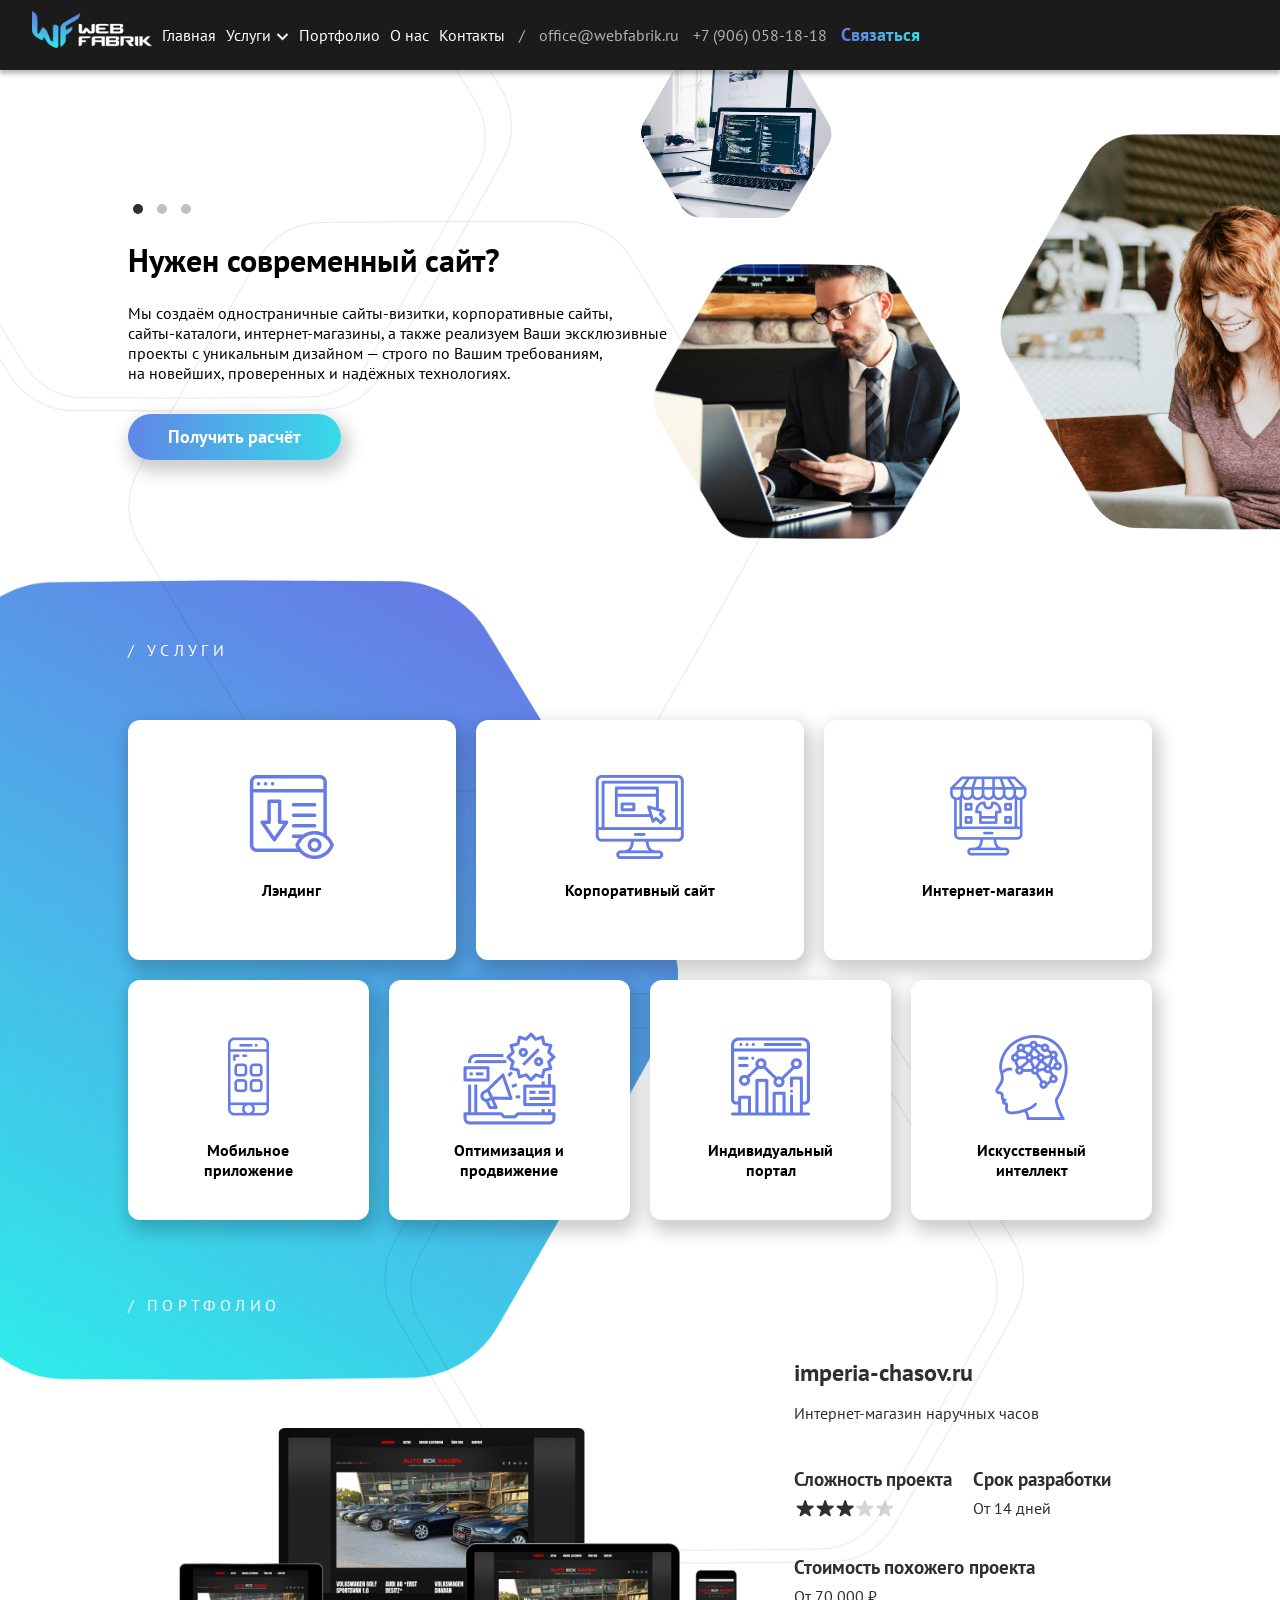
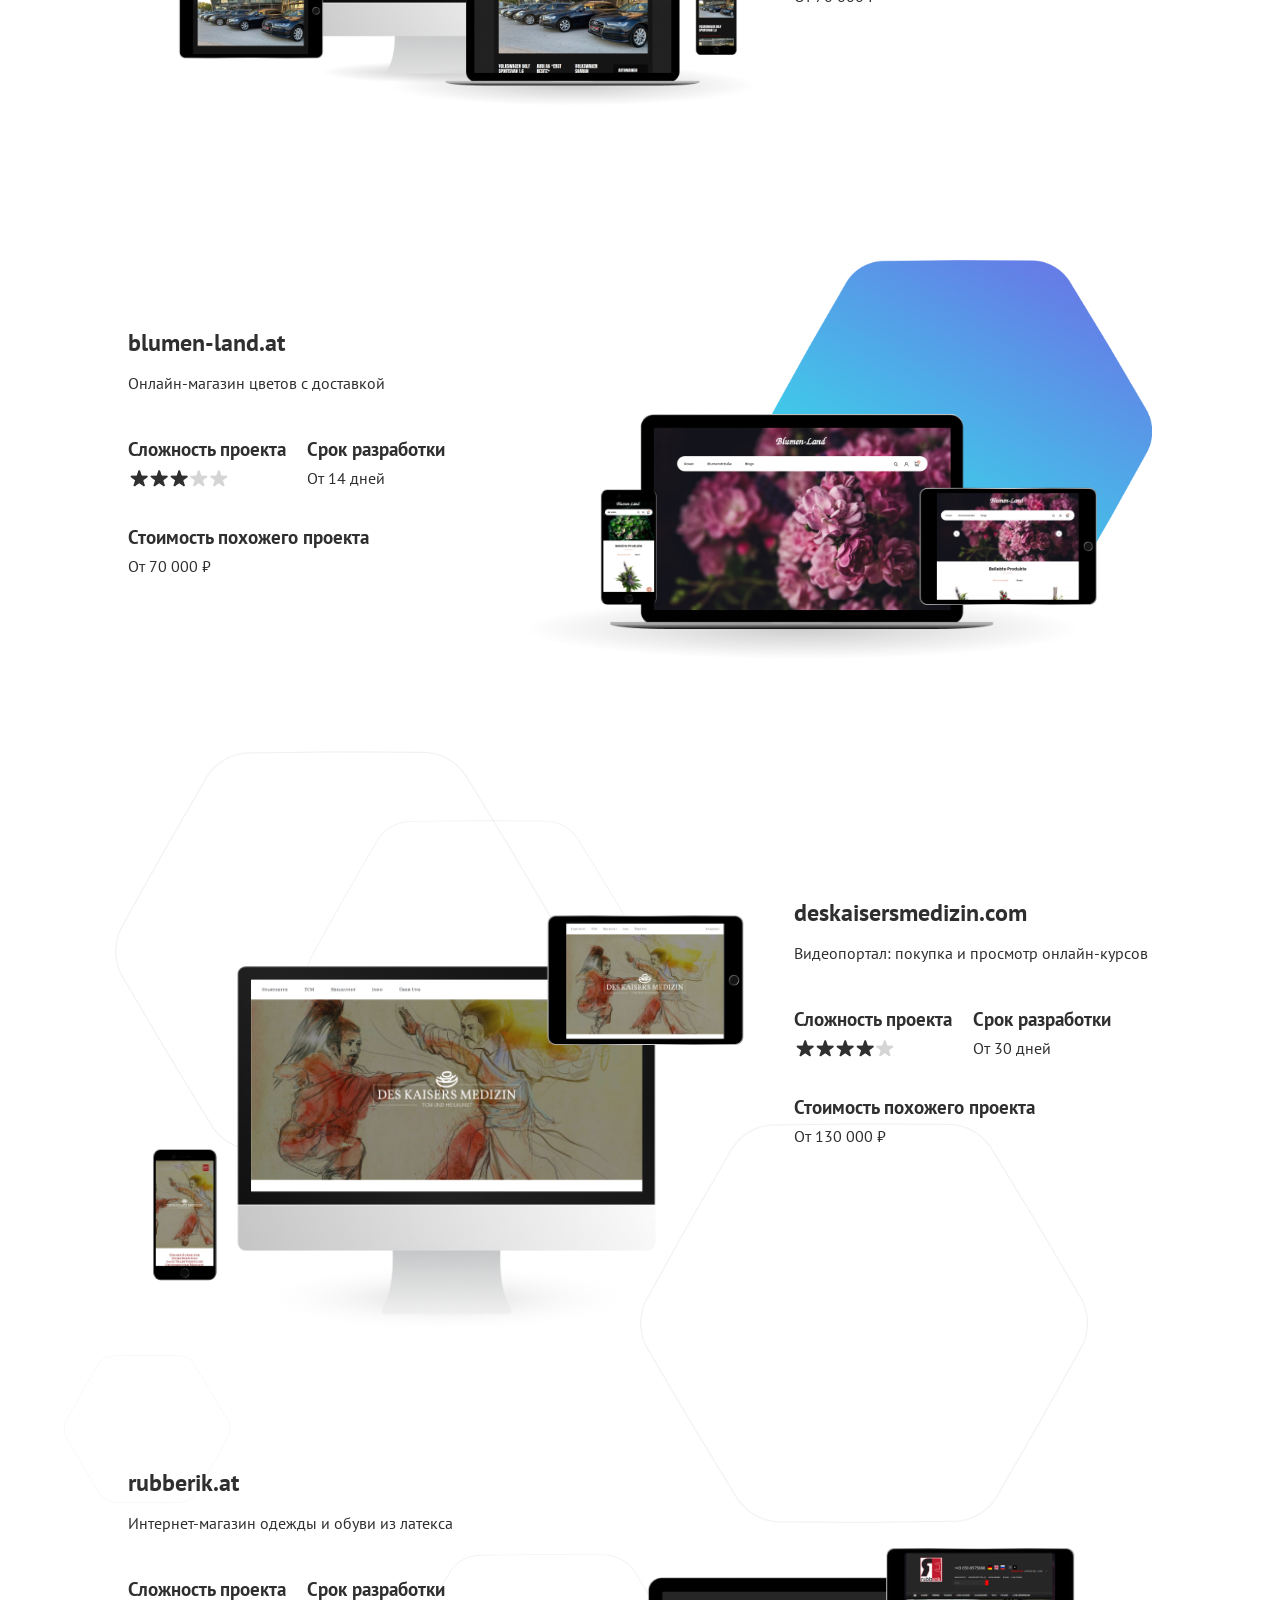
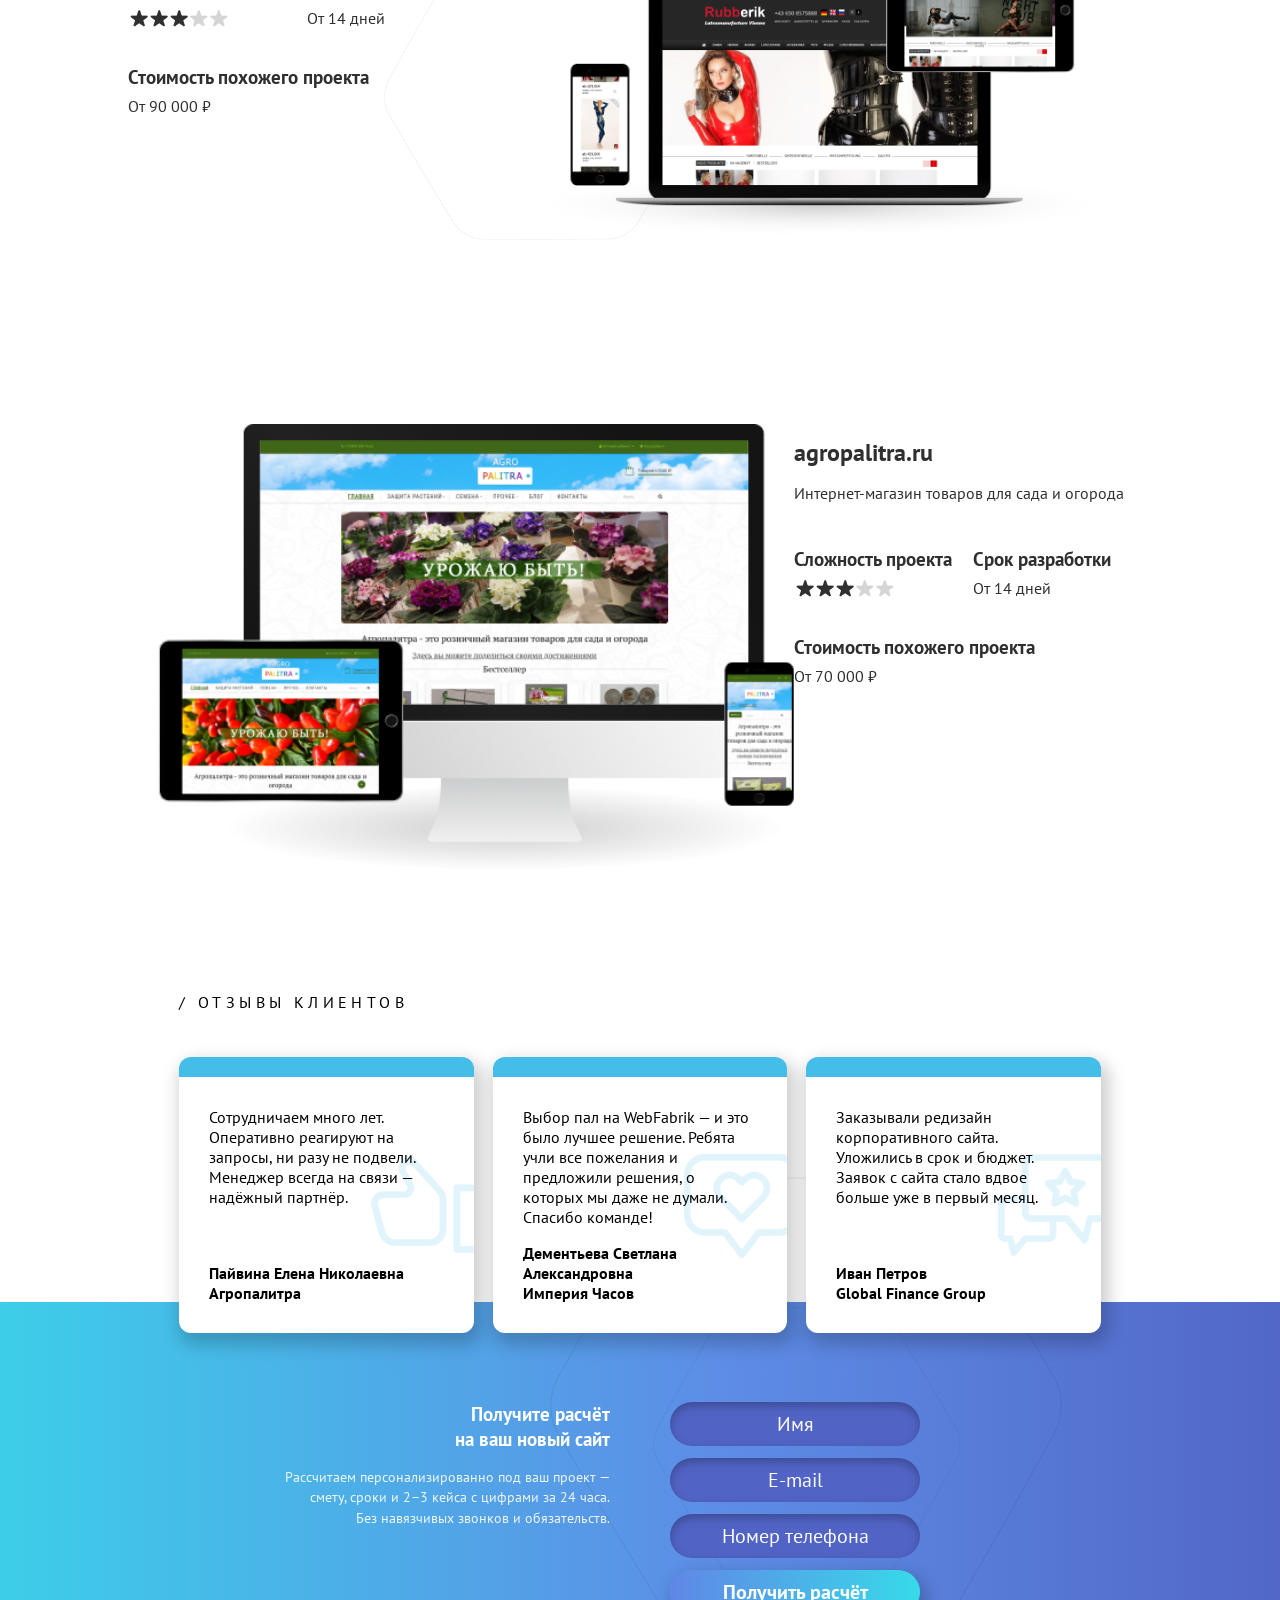
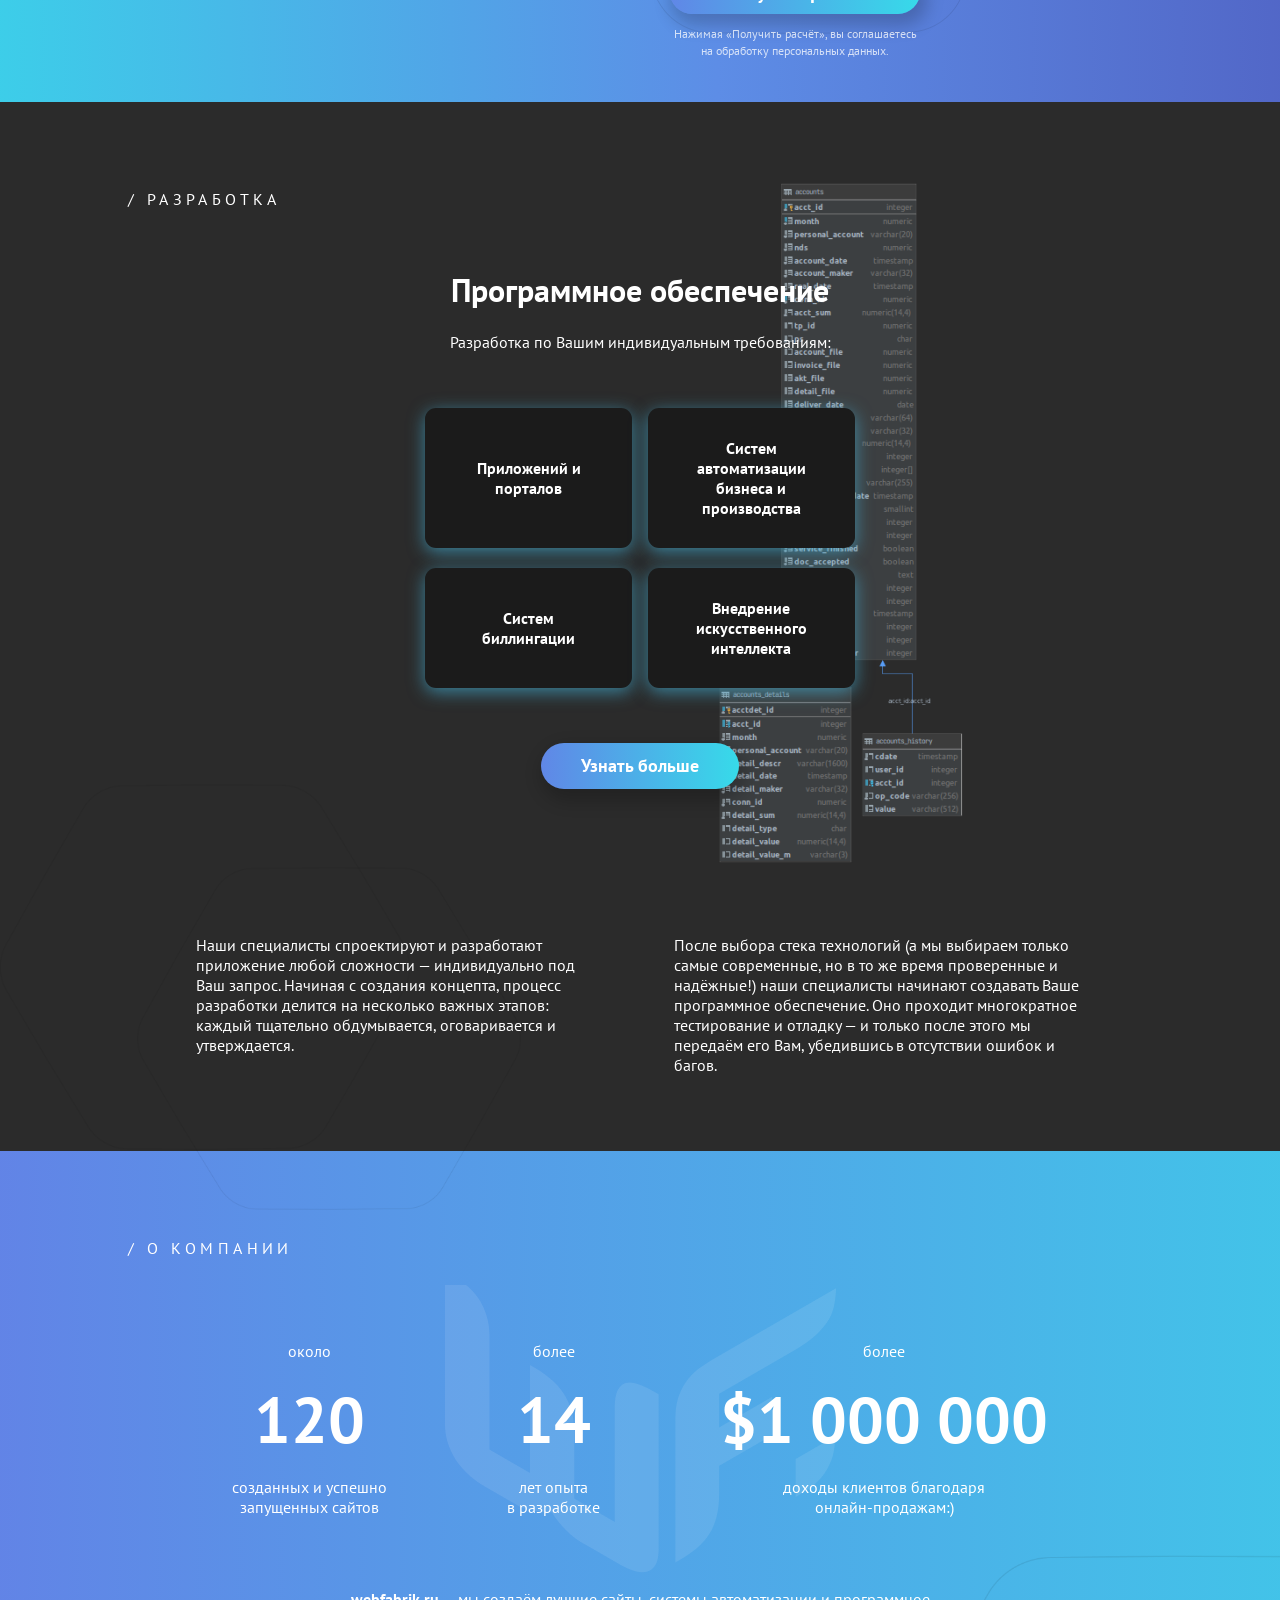
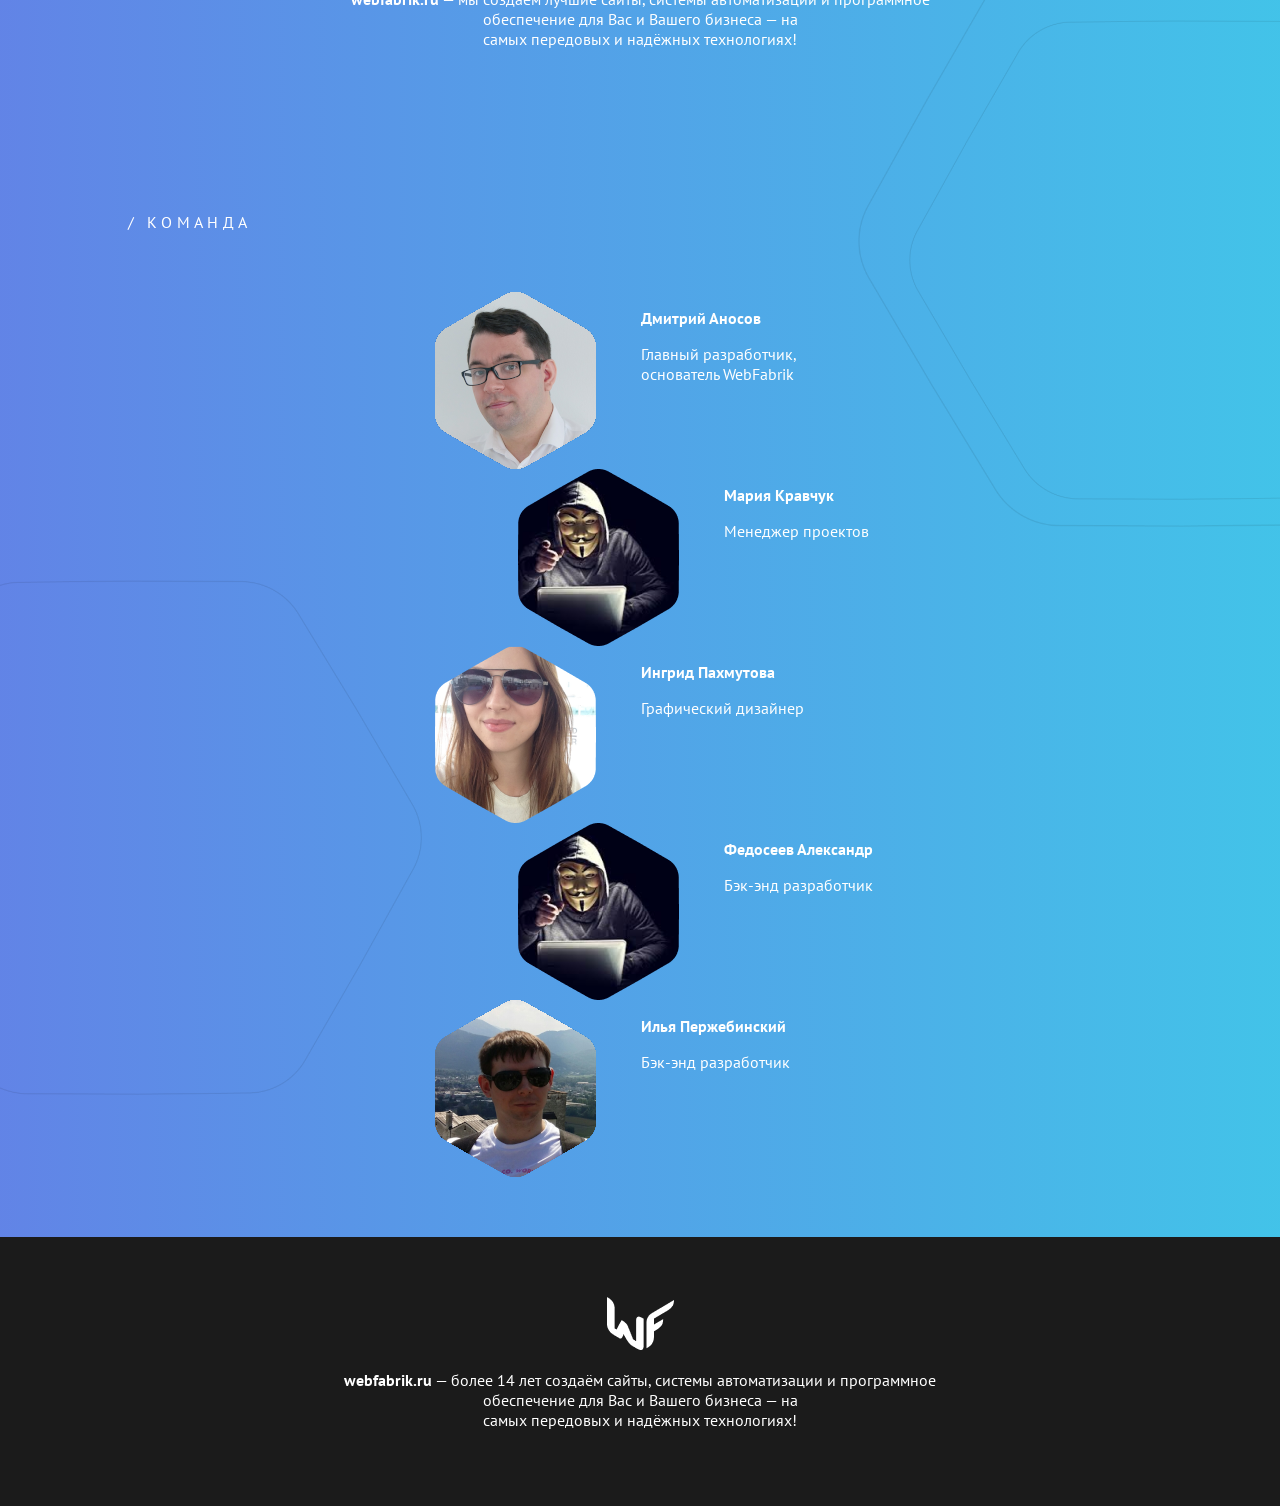
==== index.html @ e83fdf13 "Add files via upload" ====
<!DOCTYPE html>
<html lang="ru">
<head>
    <meta charset="utf-8">
    <meta name="viewport" content="width=device-width, initial-scale=1">
    <title>Webfabrik — сайты, интернет-магазины и приложения, которые приносят прибыль</title>

    <link rel="icon" type="image/x-icon" href="img/webfabrik_favicon.png">
    <link rel="stylesheet" type="text/css" href="css/style.css">

    <!-- Google Analytics 4 — замените G-XXXXXXXXXX на ваш Measurement ID -->
    <script async src="https://www.googletagmanager.com/gtag/js?id=G-XXXXXXXXXX"></script>
    <script>
        window.dataLayer = window.dataLayer || [];
        function gtag(){dataLayer.push(arguments);}
        gtag('js', new Date());
        gtag('config', 'G-XXXXXXXXXX');
    </script>
</head>
<body>
    <a href="#main" class="skip-link">Перейти к содержимому</a>

    <header>
        <div class="menu-wrapper">
            <button id="mobile-nav-trigger" type="button"
                    aria-label="Открыть меню" aria-expanded="false" aria-controls="main-menu">
                <span class="nav-line"></span>
                <span class="nav-line"></span>
                <span class="nav-line"></span>
            </button>

            <div class="logo">
                <a href="/"><img src="img/logo.png" alt="Webfabrik"></a>
            </div>

            <nav class="menu" id="main-menu" aria-label="Главное меню">
                <ul>
                    <li><a href="/">Главная</a></li>
                    <li>
                        <a href="services.html" class="arrow">Услуги</a>
                        <ul class="sub-menu">
                            <li><a href="landing.html">Лэндинг</a></li>
                            <li><a href="corporate.html">Корпоративный сайт</a></li>
                            <li><a href="online-shop.html">Интернет-магазин</a></li>
                            <li><a href="mobile-app.html">Мобильное приложение</a></li>
                            <li><a href="seo.html">Оптимизация и продвижение</a></li>
                            <li><a href="portal.html">Индивидуальный портал</a></li>
                            <li><a href="ai.html">Искусственный интеллект</a></li>
                        </ul>
                    </li>
                    <li><a href="portfolio.html">Портфолио</a></li>
                    <li><a href="about.html">О нас</a></li>
                    <li><a href="contacts.html">Контакты</a></li>
                </ul>
            </nav>

            <div class="contacts">
                <span>/</span>
                <span><a href="mailto:office@webfabrik.ru" class="email">office@webfabrik.ru</a></span>
                <span><a href="tel:+79060581818" class="tel">+7 (906) 058-18-18</a></span>
                <span><a href="contacts.html" class="contact-button">Связаться</a></span>
            </div>
        </div>
    </header>

    <main id="main">
        <h1 class="visually-hidden">
            Webfabrik — сайты, интернет-магазины и приложения, которые приносят прибыль
        </h1>

        <!-- =================== СЛАЙДЕР =================== -->
        <section class="slider" aria-label="Промо">
            <div class="honeycomb1" aria-hidden="true"></div>
            <div class="honeycomb2" aria-hidden="true"></div>
            <div class="honeycomb3" aria-hidden="true"></div>

            <div class="slider-info">
                <div class="dots" id="dots">
                    <button class="dot" id="dot1" type="button" aria-label="Слайд 1"></button>
                    <button class="dot" id="dot2" type="button" aria-label="Слайд 2"></button>
                    <button class="dot" id="dot3" type="button" aria-label="Слайд 3"></button>
                </div>

                <div class="slider-texts">
                    <div class="slider-text-block is-active">
                        <h2 class="slider-title">
                            Нужен современный сайт?
                        </h2>
                        <p class="slider-text">
                            Мы создаём одностраничные сайты-визитки, корпоративные сайты,<br>
                            сайты-каталоги, интернет-магазины, а также реализуем Ваши эксклюзивные<br>
                            проекты с уникальным дизайном — строго по Вашим требованиям,<br>
                            на новейших, проверенных и надёжных технологиях.
                        </p>
                    </div>

                    <div class="slider-text-block">
                        <h2 class="slider-title">
                            „Если Вашего бизнеса нет в Интернете,<br>
                            то Вас нет в бизнесе!“
                        </h2>
                        <p class="slider-text"><i>Билл Гейтс</i></p>
                    </div>

                    <div class="slider-text-block">
                        <h2 class="slider-title">
                            Разработка приложений на заказ
                        </h2>
                        <p class="slider-text">
                            Только у нас Вы сможете заказать профессиональную разработку приложений,<br>
                            порталов, чат-ботов, маркетплейсов, систем управления и автоматизации,<br>
                            программного обеспечения по Вашему уникальному проекту — и даже<br>
                            искусственного интеллекта.
                        </p>
                    </div>
                </div>

                <a href="#apply" class="order">Получить расчёт</a>
            </div>

            <div class="slides">
                <img src="img/slide1.png" id="slide1" class="slide1" alt="">
                <img src="img/slide2.png" id="slide2" class="slide2" alt="" loading="lazy">
                <img src="img/slide3.png" id="slide3" class="slide3" alt="" loading="lazy">
            </div>
        </section>

        <!-- =================== УСЛУГИ =================== -->
        <section class="services" aria-labelledby="services-title">
            <div class="bg-star1" aria-hidden="true"></div>
            <div class="honeycomb4" aria-hidden="true"></div>
            <div class="honeycomb5" aria-hidden="true"></div>

            <div class="page-content">
                <h2 class="title white" id="services-title">/ Услуги</h2>

                <div class="services-wrapper">
                    <a href="landing.html"     class="service-big landing"><h3>Лэндинг</h3></a>
                    <a href="corporate.html"   class="service-big corporate"><h3>Корпоративный сайт</h3></a>
                    <a href="online-shop.html" class="service-big online-shop"><h3>Интернет-магазин</h3></a>

                    <a href="mobile-app.html" class="service-small mobile-app"><h3>Мобильное<br>приложение</h3></a>
                    <a href="seo.html"        class="service-small seo"><h3>Оптимизация и<br>продвижение</h3></a>
                    <a href="portal.html"     class="service-small portal"><h3>Индивидуальный<br>портал</h3></a>
                    <a href="ai.html"         class="service-small ai"><h3>Искусственный<br>интеллект</h3></a>
                </div>
            </div>
        </section>

        <!-- =================== ПОРТФОЛИО =================== -->
        <section class="portfolio" aria-labelledby="portfolio-title">
            <div class="bg-star2" aria-hidden="true"></div>
            <div class="honeycomb6"  aria-hidden="true"></div>
            <div class="honeycomb7"  aria-hidden="true"></div>
            <div class="honeycomb8"  aria-hidden="true"></div>
            <div class="honeycomb9"  aria-hidden="true"></div>
            <div class="honeycomb10" aria-hidden="true"></div>

            <div class="page-content">
                <h2 class="title white" id="portfolio-title">/ Портфолио</h2>

                <div class="portfolio-item">
                    <div class="portfolio-image preysalexander"></div>
                    <div class="portfolio-desc">
                        <h3>imperia-chasov.ru</h3>
                        <p>Интернет-магазин наручных часов</p>
                        <div class="small-block">
                            <h4>Сложность проекта</h4>
                            <div class="stars">
                                <div class="active-star"></div>
                                <div class="active-star"></div>
                                <div class="active-star"></div>
                                <div class="inactive-star"></div>
                                <div class="inactive-star"></div>
                            </div>
                        </div>
                        <div class="small-block">
                            <h4>Срок разработки</h4>
                            <p>От 14 дней</p>
                        </div>
                        <div class="big-block">
                            <h4>Стоимость похожего проекта</h4>
                            <p>От 70 000 ₽</p>
                        </div>
                    </div>
                </div>

                <div class="portfolio-item">
                    <div class="portfolio-desc">
                        <h3>blumen-land.at</h3>
                        <p>Онлайн-магазин цветов с доставкой</p>
                        <div class="small-block">
                            <h4>Сложность проекта</h4>
                            <div class="stars">
                                <div class="active-star"></div>
                                <div class="active-star"></div>
                                <div class="active-star"></div>
                                <div class="inactive-star"></div>
                                <div class="inactive-star"></div>
                            </div>
                        </div>
                        <div class="small-block">
                            <h4>Срок разработки</h4>
                            <p>От 14 дней</p>
                        </div>
                        <div class="big-block">
                            <h4>Стоимость похожего проекта</h4>
                            <p>От 70 000 ₽</p>
                        </div>
                    </div>
                    <div class="portfolio-image blumen-land"></div>
                </div>

                <div class="portfolio-item">
                    <div class="portfolio-image deskaisersmedizin"></div>
                    <div class="portfolio-desc">
                        <h3>deskaisersmedizin.com</h3>
                        <p>Видеопортал: покупка и просмотр онлайн-курсов</p>
                        <div class="small-block">
                            <h4>Сложность проекта</h4>
                            <div class="stars">
                                <div class="active-star"></div>
                                <div class="active-star"></div>
                                <div class="active-star"></div>
                                <div class="active-star"></div>
                                <div class="inactive-star"></div>
                            </div>
                        </div>
                        <div class="small-block">
                            <h4>Срок разработки</h4>
                            <p>От 30 дней</p>
                        </div>
                        <div class="big-block">
                            <h4>Стоимость похожего проекта</h4>
                            <p>От 130 000 ₽</p>
                        </div>
                    </div>
                </div>

                <div class="portfolio-item">
                    <div class="portfolio-desc">
                        <h3>rubberik.at</h3>
                        <p>Интернет-магазин одежды и обуви из латекса</p>
                        <div class="small-block">
                            <h4>Сложность проекта</h4>
                            <div class="stars">
                                <div class="active-star"></div>
                                <div class="active-star"></div>
                                <div class="active-star"></div>
                                <div class="inactive-star"></div>
                                <div class="inactive-star"></div>
                            </div>
                        </div>
                        <div class="small-block">
                            <h4>Срок разработки</h4>
                            <p>От 14 дней</p>
                        </div>
                        <div class="big-block">
                            <h4>Стоимость похожего проекта</h4>
                            <p>От 90 000 ₽</p>
                        </div>
                    </div>
                    <div class="portfolio-image rubberik"></div>
                </div>

                <div class="portfolio-item">
                    <div class="portfolio-image agropalitra"></div>
                    <div class="portfolio-desc">
                        <h3>agropalitra.ru</h3>
                        <p>Интернет-магазин товаров для сада и огорода</p>
                        <div class="small-block">
                            <h4>Сложность проекта</h4>
                            <div class="stars">
                                <div class="active-star"></div>
                                <div class="active-star"></div>
                                <div class="active-star"></div>
                                <div class="inactive-star"></div>
                                <div class="inactive-star"></div>
                            </div>
                        </div>
                        <div class="small-block">
                            <h4>Срок разработки</h4>
                            <p>От 14 дней</p>
                        </div>
                        <div class="big-block">
                            <h4>Стоимость похожего проекта</h4>
                            <p>От 70 000 ₽</p>
                        </div>
                    </div>
                </div>
            </div>
        </section>

        <!-- =================== ОТЗЫВЫ =================== -->
        <section class="reviews" aria-labelledby="reviews-title">
            <div class="page-content">
                <h2 class="title black" id="reviews-title">/ Отзывы клиентов</h2>
                <div class="review-wrapper">
                    <div class="review">
                        <p>Сотрудничаем много лет. Оперативно реагируют на запросы, ни разу не подвели. Менеджер всегда на связи — надёжный партнёр.</p>
                        <div>
                            <p>Пайвина Елена Николаевна</p>
                            <p>Агропалитра</p>
                        </div>
                    </div>
                    <div class="review">
                        <p>Выбор пал на WebFabrik — и это было лучшее решение. Ребята учли все пожелания и предложили решения, о которых мы даже не думали. Спасибо команде!</p>
                        <div>
                            <p>Дементьева Светлана Александровна</p>
                            <p>Империя Часов</p>
                        </div>
                    </div>
                    <!-- TODO: заменить на реальный отзыв -->
                    <div class="review">
                        <p>Заказывали редизайн корпоративного сайта. Уложились в срок и бюджет. Заявок с сайта стало вдвое больше уже в первый месяц.</p>
                        <div>
                            <p>Иван Петров</p>
                            <p>Global Finance Group</p>
                        </div>
                    </div>
                </div>
            </div>
        </section>

        <!-- =================== ФОРМА ЗАЯВКИ =================== -->
        <section class="apply relative" id="apply" aria-labelledby="apply-title">
            <div class="honeycomb11" aria-hidden="true"></div>
            <div class="honeycomb12" aria-hidden="true"></div>

            <div class="page-content">
                <div class="apply-wrapper">
                    <div class="apply-desc">
                        <h2 id="apply-title">
                            Получите расчёт<br>
                            на ваш новый сайт
                        </h2>
                        <p>
                            Рассчитаем персонализированно под ваш проект —<br>
                            смету, сроки и 2–3 кейса с цифрами за 24 часа.<br>
                            Без навязчивых звонков и обязательств.
                        </p>
                    </div>

                    <!-- TODO: укажите реальный endpoint в action -->
                    <form class="apply-form" action="/send.php" method="post">
                        <label class="visually-hidden" for="field-name">Имя</label>
                        <input type="text" id="field-name" name="name"
                               placeholder="Имя" autocomplete="name" required><br>

                        <label class="visually-hidden" for="field-email">E-mail</label>
                        <input type="email" id="field-email" name="email"
                               placeholder="E-mail" autocomplete="email" required><br>

                        <label class="visually-hidden" for="field-phone">Номер телефона</label>
                        <input type="tel" id="field-phone" name="phone"
                               placeholder="Номер телефона" autocomplete="tel" required><br>

                        <input type="submit" value="Получить расчёт">
                        <p class="form-note">
                            Нажимая «Получить расчёт», вы соглашаетесь на обработку персональных данных.
                        </p>
                    </form>
                </div>
            </div>
        </section>

        <!-- =================== РАЗРАБОТКА =================== -->
        <section class="dev" aria-labelledby="dev-title">
            <div class="honeycomb13" aria-hidden="true"></div>
            <div class="honeycomb14" aria-hidden="true"></div>

            <div class="page-content">
                <h2 class="title white" id="dev-title">/ Разработка</h2>

                <div class="apps-desc">
                    <h2>Программное обеспечение</h2>
                    <p>Разработка по Вашим индивидуальным требованиям:</p>
                </div>

                <div class="apps-wrapper">
                    <a href="mobile-app.html" class="app">Приложений и порталов</a>
                    <a href="portal.html"     class="app">Систем автоматизации бизнеса и производства</a>
                    <a href="portal.html"     class="app">Систем биллингации</a>
                    <a href="ai.html"         class="app">Внедрение искусственного интеллекта</a>

                    <a href="portfolio.html" class="order">Узнать больше</a>
                </div>

                <div class="apps-footer">
                    <div>
                        <p>Наши специалисты спроектируют и разработают приложение любой сложности — индивидуально под Ваш запрос. Начиная с создания концепта, процесс разработки делится на несколько важных этапов: каждый тщательно обдумывается, оговаривается и утверждается.</p>
                    </div>
                    <div>
                        <p>После выбора стека технологий (а мы выбираем только самые современные, но в то же время проверенные и надёжные!) наши специалисты начинают создавать Ваше программное обеспечение. Оно проходит многократное тестирование и отладку — и только после этого мы передаём его Вам, убедившись в отсутствии ошибок и багов.</p>
                    </div>
                </div>
            </div>
        </section>

        <!-- =================== О КОМПАНИИ =================== -->
        <section class="about" aria-labelledby="about-title">
            <div class="page-content">
                <h2 class="title white" id="about-title">/ О компании</h2>

                <div class="advantages">
                    <div class="advantage">
                        <p>около</p>
                        <p>120</p>
                        <p>созданных и успешно<br>запущенных сайтов</p>
                    </div>
                    <div class="advantage">
                        <p>более</p>
                        <p>14</p>
                        <p>лет опыта<br>в разработке</p>
                    </div>
                    <div class="advantage">
                        <p>более</p>
                        <p>$1 000 000</p>
                        <p>доходы клиентов благодаря<br>онлайн-продажам:)</p>
                    </div>
                </div>

                <p class="about-text">
                    <b>webfabrik.ru</b> — мы создаём лучшие сайты, системы автоматизации и программное<br>
                    обеспечение для Вас и Вашего бизнеса — на<br>
                    самых передовых и надёжных технологиях!
                </p>
            </div>
        </section>

        <!-- =================== КОМАНДА =================== -->
        <section class="team" aria-labelledby="team-title">
            <div class="honeycomb15" aria-hidden="true"></div>
            <div class="honeycomb16" aria-hidden="true"></div>
            <div class="honeycomb17" aria-hidden="true"></div>

            <div class="page-content">
                <h2 class="title white" id="team-title">/ Команда</h2>

                <div class="team-members">
                    <div class="team-member">
                        <img src="img/dmitry_anosov.png" alt="Дмитрий Аносов" loading="lazy">
                        <h3>Дмитрий Аносов</h3>
                        <p>Главный разработчик,<br>основатель WebFabrik</p>
                    </div>
                    <div class="team-member">
                        <img src="img/da.png" alt="Мария Кравчук" loading="lazy">
                        <h3>Мария Кравчук</h3>
                        <p>Менеджер проектов</p>
                    </div>
                    <div class="team-member">
                        <img src="img/ip.png" alt="Ингрид Пахмутова" loading="lazy">
                        <h3>Ингрид Пахмутова</h3>
                        <p>Графический дизайнер</p>
                    </div>
                    <div class="team-member">
                        <img src="img/da.png" alt="Федосеев Александр" loading="lazy">
                        <h3>Федосеев Александр</h3>
                        <p>Бэк-энд разработчик</p>
                    </div>
                    <div class="team-member">
                        <img src="img/ilya_perzhebinski.png" alt="Илья Пержебинский" loading="lazy">
                        <h3>Илья Пержебинский</h3>
                        <p>Бэк-энд разработчик</p>
                    </div>
                </div>
            </div>
        </section>
    </main>

    <footer>
        <div class="page-content">
            <img src="img/vector.png" alt="" loading="lazy">
            <p>
                <b>webfabrik.ru</b> — более 14 лет создаём сайты, системы автоматизации и программное<br>
                обеспечение для Вас и Вашего бизнеса — на<br>
                самых передовых и надёжных технологиях!
            </p>
        </div>
    </footer>

    <script src="js/slider.js"></script>
    <script src="js/main.js"></script>
</body>
</html>
---- css/style.css ----
@import url('https://fonts.googleapis.com/css2?family=PT+Sans:wght@400;700&display=swap');

/* ============================================================================
   1. BASE
   ========================================================================== */

html {
    scroll-behavior: smooth;
}

html, body {
    margin: 0;
    padding: 0;
    font-family: 'PT Sans', sans-serif;
    font-style: normal;
    font-weight: normal;
    font-size: 24px;
    overflow-x: hidden;
}

/* ============================================================================
   2. UTILITIES
   ========================================================================== */

.flex { display: flex; }

.visually-hidden {
    position: absolute;
    width: 1px;
    height: 1px;
    padding: 0;
    margin: -1px;
    overflow: hidden;
    clip: rect(0 0 0 0);
    white-space: nowrap;
    border: 0;
}

.skip-link {
    position: absolute;
    top: -40px;
    left: 0;
    background: #1b1b1b;
    color: #fff;
    padding: 8px 16px;
    z-index: 9999;
    text-decoration: none;
    transition: top .2s;
}
.skip-link:focus { top: 0; }

.mb-60 { margin-bottom: 60px !important; }

/* ============================================================================
   3. SECTION TITLES
   ========================================================================== */

.title {
    font-size: 0.83em;
    font-weight: normal;
    letter-spacing: 0.275em;
    text-transform: uppercase;
    margin: 1.67em 0;
}

.black { color: black; }
.white { color: white; }

.page-content {
    display: block;
    height: auto;
    width: 80%;
    margin: auto;
    position: relative;
    z-index: 10;
}

/* ============================================================================
   4. HEADER
   ========================================================================== */

header {
    display: block;
    color: white;
    width: 100%;
    line-height: normal;
    background: #1b1b1b;
    box-shadow: 0 4px 4px rgba(0, 0, 0, 0.25);
    position: relative;
    z-index: 100;
}

.menu-wrapper {
    margin: auto;
    width: 90%;
    position: relative;
    z-index: 10;
}

.logo {
    position: absolute;
    top: 8px;
}
.logo img { width: 180px; }

#mobile-nav-trigger {
    display: none;
    border: none;
    background: none;
    padding: 0;
    cursor: pointer;
}

/* ============================================================================
   5. NAV
   ========================================================================== */

nav.menu {
    display: inline-block;
    padding: 25px 0;
    margin-left: 220px;
}

nav.menu ul {
    display: flex;
    flex-wrap: wrap;
    margin: 0;
    padding: 0;
    white-space: nowrap;
}

nav.menu ul li { list-style-type: none; }

nav.menu ul li a,
.contacts span {
    padding: 25px 40px;
}

nav.menu ul li a {
    color: white;
    text-decoration: none;
}

nav.menu ul li a:hover {
    color: #b1b1b1;
    transition: .2s;
}

.arrow::after {
    content: url('../img/arrow.png');
    margin-left: 5px;
}

.arrow:hover::after {
    transition: .2s;
    opacity: .7;
}

ul.sub-menu {
    display: flex;
    position: absolute;
    flex-direction: column;
    background-color: #343434;
    margin-top: 25px !important;
    border-radius: 0 0 6px 6px;
    visibility: hidden;
    z-index: 20;
}

ul.sub-menu a {
    padding: 13px 20px !important;
    margin: 0;
    height: 20px;
    line-height: 20px;
    display: block;
}

ul.sub-menu li {
    padding: 1px;
    margin: 1px;
}

ul.sub-menu li:hover {
    background-color: #1a1a1a;
    transition: 0.3s ease;
}

nav.menu li:hover > ul.sub-menu {
    visibility: visible;
}

.contacts {
    display: inline-block;
    color: #b1b1b1;
}

.contacts .email,
.contacts .tel {
    text-decoration: none;
    color: #b1b1b1;
}

.contacts .email:hover,
.contacts .tel:hover { color: white; }

.contacts .contact-button {
    font-weight: bold;
    font-size: 28px;
    text-decoration: none;
    background: linear-gradient(45deg, #667BE6 10%, #2FEAEA);
    -webkit-background-clip: text;
    -webkit-text-fill-color: transparent;
}

.contacts .contact-button:hover {
    background: linear-gradient(45deg, #2FEAEA 10%, #667BE6);
    -webkit-background-clip: text;
    -webkit-text-fill-color: transparent;
}

/* ============================================================================
   6. SLIDER
   ========================================================================== */

section.slider {
    display: block;
    height: 600px;
    position: relative;
    z-index: 9;
}

.slider-info {
    display: block;
    height: auto;
    margin: 10% auto auto 10%;
    width: auto;
    float: left;
    position: relative;
    z-index: 10;
}

.slider-texts { display: grid; }

.slider-text-block {
    grid-area: 1 / 1;
    opacity: 0;
    pointer-events: none;
    transition: opacity .3s;
}

.slider-text-block.is-active {
    opacity: 1;
    pointer-events: auto;
}

.slider-title {
    font-size: 2em;
    margin: 0.67em 0;
}

.order {
    border: none;
    display: inline-block;
    font-family: 'PT Sans', sans-serif;
    font-style: normal;
    font-weight: bold;
    font-size: 18px;
    line-height: 22px;
    color: #FFFFFF;
    padding: 12px 40px;
    background: linear-gradient(90deg, #667BE6 -14.15%, #2FEAEA 119.06%);
    box-shadow: 4px 8px 17px 4px rgba(0, 0, 0, 0.2);
    border-radius: 46px;
    outline: none;
    margin-top: 15px;
    cursor: pointer;
    text-decoration: none;
}
.order:hover {
    background: linear-gradient(90deg, #8892C9 -14.15%, #50B0B0 119.06%);
}
.order:active {
    background: linear-gradient(90deg, #6E7288 -14.15%, #7AA0A0 119.06%);
}

.slides {
    display: block;
    height: auto;
    width: auto;
    float: right;
}

.slide1 {
    position: absolute;
    top: 14%;
    width: 35%;
    right: -13%;
    transition: right 1s, top 1.5s, width 1.5s;
}
.slide2 {
    position: absolute;
    width: 24%;
    right: 25%;
    top: 43%;
    transition: right 1s, top 1.5s, width 1.5s;
}
.slide3 {
    position: absolute;
    top: -5%;
    width: 15%;
    right: 35%;
    transition: right 1s, top 1.5s, width 1.5s;
}
.slide4 {
    position: absolute;
    top: 0;
    width: 20%;
    right: 31%;
}
.slide5 {
    position: absolute;
    top: 15%;
    width: 32%;
    right: 0;
}

.dot {
    display: inline-block;
    margin: 0 5px;
    width: 10px;
    height: 10px;
    border-radius: 10px;
    background: #2f2f2f;
    opacity: 0.3;
    transition: opacity .3s;
    border: none;
    padding: 0;
    cursor: pointer;
}

.dot:focus-visible {
    outline: 2px solid #667BE6;
    outline-offset: 3px;
}

/* ============================================================================
   7. DECOR
   ========================================================================== */

div[class^="honeycomb"] {
    position: absolute;
    background: url('../img/honeycomb.png') 100% 0 no-repeat;
    background-size: contain;
}

.honeycomb1 { width: 50%; min-height: 1200px; top: 150px;  left: 10%; }
.honeycomb2 { width: 50%; min-height: 1200px; top: -230px; left: -10%; }
.honeycomb3 { width: 46%; min-height: 1100px; top: -196px; left: -8%; }

.bg-star1 {
    width: 70%;
    min-height: 1200px;
    position: absolute;
    top: -60px;
    left: -17%;
    background: url('../img/background_star.png') 100% 0 no-repeat;
    background-size: contain;
    z-index: -999;
}

.honeycomb4 { width: 50%; min-height: 1200px; top: 352px; right: 20%; }
.honeycomb5 { width: 46%; min-height: 1200px; top: 386px; right: 22%; }

/* ============================================================================
   8. SERVICES
   ========================================================================== */

.services {
    margin: 120px auto auto;
    position: relative;
}

.services-wrapper {
    display: flex;
    width: 100%;
    flex-wrap: wrap;
    justify-content: space-between;
    margin: 60px auto auto;
}

.service-big,
.service-small {
    text-align: center;
    box-shadow: 4px 8px 17px 4px rgb(0 0 0 / 20%);
    border-radius: 12px;
    background-color: white;
    background-position: 50% 35%;
    background-repeat: no-repeat;
    cursor: pointer;
    transition: .2s;
}

a.service-big,
a.service-small {
    display: block;
    text-decoration: none;
    color: inherit;
}

.service-big   { width: 32%; }
.service-small { width: 23.5%; margin-top: 2%; }

.service-big:hover,
.service-small:hover {
    background-color: #667BE6;
    color: white;
}

.service-big h3   { margin: 160px 0 60px; }
.service-small h3 { margin: 160px 0 40px; }

.landing {
    background-image: url('../img/landing.png'), url('../img/landingw.png');
}
.landing:hover { background-image: url('../img/landingw.png'); }

.corporate {
    background-image: url('../img/corp.png'), url('../img/corpw.png');
}
.corporate:hover { background-image: url('../img/corpw.png'); }

.online-shop {
    background-image: url('../img/eshop.png'), url('../img/eshopw.png');
}
.online-shop:hover { background-image: url('../img/eshopw.png'); }

.mobile-app {
    background-image: url('../img/phone.png'), url('../img/phonew.png');
}
.mobile-app:hover { background-image: url('../img/phonew.png'); }

.seo {
    background-image: url('../img/optimisation.png'), url('../img/optimisationw.png');
}
.seo:hover { background-image: url('../img/optimisationw.png'); }

.portal {
    background-image: url('../img/indiv.png'), url('../img/indivw.png');
}
.portal:hover { background-image: url('../img/indivw.png'); }

.ai {
    background-image: url('../img/ai.png'), url('../img/aiw.png');
}
.ai:hover { background-image: url('../img/aiw.png'); }

/* ============================================================================
   9. PORTFOLIO
   ========================================================================== */

section.portfolio {
    display: block;
    width: auto;
    max-width: 100%;
    height: auto;
    margin: 75px auto 0;
    position: relative;
}

.bg-star2 {
    width: 30%;
    min-height: 1200px;
    position: absolute;
    top: 565px;
    right: 10%;
    background: url('../img/background_star.png') 100% 0 no-repeat;
    background-size: contain;
    z-index: -999;
}

.honeycomb6  { width: 35%; min-height: 1200px; top: 1056px; left: 9%; }
.honeycomb7  { width: 27%; min-height: 1200px; top: 1125px; left: 24%; }
.honeycomb8  { width: 35%; min-height: 1200px; top: 1428px; right: 15%; }
.honeycomb9  { width: 13%; min-height: 1169px; top: 1660px; left: 5%; }
.honeycomb10 { width: 25%; min-height: 1169px; top: 1859px; left: 30%; }

.portfolio-item {
    display: flex;
    height: 450px;
    width: auto;
    max-width: 100%;
}

.portfolio-item:not(:nth-child(2)) {
    margin: 120px auto;
}

.portfolio-image {
    width: 65%;
    background-size: 90%;
    background-repeat: no-repeat;
    background-position: 50%;
}

.portfolio-image.preysalexander    { background-image: url('../img/preysalexander.png'); }
.portfolio-image.blumen-land       { background-image: url('../img/blumen-land.png'); }
.portfolio-image.deskaisersmedizin { background-image: url('../img/deskaisersmedizin.png'); background-size: contain; }
.portfolio-image.rubberik          { background-image: url('../img/rubberik.png'); }
.portfolio-image.agropalitra       { background-image: url('../img/agropalitra.png'); background-size: contain; }

.portfolio-desc {
    width: 35%;
    color: #2F2F2F;
}

.portfolio-desc h3 {
    font-size: 1.5em;
    margin: 15px 0;
}

.portfolio-desc h4 {
    font-size: 1.17em;
    margin: 7px 0;
}

.portfolio-desc p { margin: 7px 0; }

.portfolio-desc .small-block {
    width: 50%;
    float: left;
    margin: 30px 0;
}

.active-star {
    float: left;
    width: 20px;
    height: 20px;
    background: url('../img/active_star.png') 100% no-repeat;
}
.inactive-star {
    float: left;
    width: 20px;
    height: 20px;
    background: url('../img/inactive_star.png') 100% no-repeat;
}

/* ============================================================================
   10. REVIEWS
   ========================================================================== */

section.reviews {
    display: block;
    height: 310px;
    width: 90%;
    max-width: 100%;
    margin: auto;
}

.review-wrapper {
    display: flex;
    flex-direction: row;
    justify-content: space-between;
    margin-top: 45px;
}

.review {
    display: block;
    height: 276px;
    width: 32%;
    box-shadow: 4px 8px 17px 4px rgba(0, 0, 0, 0.2);
    border-radius: 12px;
    background-color: #ffffff;
    border-top: solid 20px #44bee8;
    background-repeat: no-repeat;
    background-position: right;
    background-size: 35%;
    padding: 0 30px;
    box-sizing: border-box;
    font-size: 18px;
    position: relative;
    z-index: 10;
}

.review:first-child  { background-image: url('../img/review-background1.png'); }
.review:nth-child(2) { background-image: url('../img/review-background2.png'); }
.review:last-child   { background-image: url('../img/review-background3.png'); }

.review > p { margin-top: 30px; }

.review div { position: absolute; bottom: 0; }

.review div p:first-child { font-weight: bold; margin: 0; }
.review div p:last-child  { font-weight: bold; margin-top: 0; margin-bottom: 30px; }

/* ============================================================================
   11. APPLY
   ========================================================================== */

section.apply {
    min-height: 400px;
    background: linear-gradient(-90deg, #5164C5 -3.82%, #5D8DE6 43.97%, #3CCFE9 101.22%);
}

.relative { position: relative; }

.honeycomb11 { width: 40%; min-height: 1169px; top: -125px; right: 17%; }
.honeycomb12 { width: 24%; min-height: 1169px; top: 5px;    right: 25%; }

.apply-wrapper {
    display: flex;
    position: relative;
}

.apply-desc,
.apply-form {
    width: 50%;
    padding: 100px 30px 40px;
    box-sizing: border-box;
}

.apply-desc {
    color: white;
    text-align: right;
}

.apply-desc h2 {
    font-size: 1.17em;
    margin: 0 0 0.75em;
    line-height: 1.35;
}

.apply-desc p {
    margin: 0;
    font-size: 0.85em;
    line-height: 1.5;
    opacity: 0.9;
}

.apply-form input:not([type="submit"]) {
    width: 250px;
    max-width: 100%;
    height: 44px;
    background: #5164C5;
    box-shadow: inset 0 4px 10px rgba(0, 0, 0, 0.25);
    border-radius: 40px;
    border: none;
    text-align: center;
    outline: none;
    margin-bottom: 12px;
    color: #ffffff;
    box-sizing: border-box;
}

.apply-form input:not([type="submit"])::placeholder { color: #ffffff; }

.apply-form input {
    font-family: 'PT Sans', sans-serif;
    font-style: normal;
    font-size: 20px;
}

.apply-form input[type="submit"] {
    width: 250px;
    max-width: 100%;
    height: 44px;
    font-weight: bold;
    background: linear-gradient(90deg, #667BE6 -14.15%, #2FEAEA 119.06%);
    box-shadow: 4px 8px 17px 4px rgba(0, 0, 0, 0.2);
    border-radius: 40px;
    border: none;
    outline: none;
    color: #ffffff;
    cursor: pointer;
    box-sizing: border-box;
}

.apply-form input[type="submit"]:hover {
    background: linear-gradient(90deg, #8892C9 -14.15%, #50B0B0 119.06%);
}
.apply-form input[type="submit"]:active {
    background: linear-gradient(90deg, #6E7288 -14.15%, #7AA0A0 119.06%);
}

.apply-form .form-note {
    width: 250px;
    max-width: 100%;
    margin: 12px 0 0;
    font-size: 12px;
    line-height: 1.4;
    color: rgba(255, 255, 255, 0.75);
    text-align: center;
    box-sizing: border-box;
}

/* ============================================================================
   12. DEV
   ========================================================================== */

section.dev {
    width: 100%;
    background-color: #2B2B2B;
    background-image: url('../img/arch.png');
    background-repeat: no-repeat;
    background-position: 70% 15%;
    position: relative;
}

.dev .page-content,
.about .page-content,
.team .page-content {
    padding: 60px 0;
}

.apps-desc {
    color: white;
    text-align: center;
    margin-top: 60px;
}

.apps-desc h2 {
    font-size: 2em;
    margin: 0.67em 0;
}

.apps-wrapper {
    padding: 30px 0;
    width: 45%;
    margin: auto;
    display: flex;
    flex-wrap: wrap;
    justify-content: space-evenly;
    text-align: center;
}

.app {
    padding: 30px;
    background: #1B1B1B;
    box-shadow: 0 4px 17px rgb(68 190 232 / 60%);
    box-sizing: border-box;
    border-radius: 11px;
    width: 45%;
    display: flex;
    align-items: center;
    justify-content: center;
    font-weight: bold;
    margin: 10px 0;
    color: white;
    text-decoration: none;
}

.apps-wrapper .order { margin-top: 45px; }

.apps-footer {
    color: white;
    display: flex;
    justify-content: space-evenly;
    margin-top: 100px;
}
.apps-footer > div { width: 40%; }

.honeycomb13 { width: 32%; min-height: 1169px; top: 682px; left: 0; }
.honeycomb14 { width: 30%; min-height: 1169px; top: 765px; left: 137px; }

/* ============================================================================
   13. ABOUT
   ========================================================================== */

section.about {
    background: linear-gradient(90deg, #667BE6 -14.15%, #2FEAEA 162.12%);
}

.advantages {
    display: flex;
    flex-wrap: wrap;
    justify-content: center;
    background: url('../img/aboutback.png') 50% 50% no-repeat;
}

.advantage {
    text-align: center;
    color: white;
    margin: 40px 60px;
}

.advantage p:nth-child(2) {
    font-size: 65px;
    font-weight: bold;
    margin: 0;
}

.about-text { color: white; text-align: center; }

/* ============================================================================
   14. TEAM
   ========================================================================== */

section.team {
    background: linear-gradient(90deg, #667BE6 -14.15%, #2FEAEA 162.12%);
    position: relative;
}

.honeycomb15 { width: 50%; min-height: 1169px; top: -170px; right: -17%; z-index: 0 !important; }
.honeycomb16 { width: 42%; min-height: 1169px; top: -105px; right: -13%; z-index: 0 !important; }
.honeycomb17 { width: 45%; min-height: 750px;  top: 455px;  left: -12%;  z-index: 0 !important; }

.team-members {
    display: flex;
    flex-direction: column;
    align-items: center;
    margin-top: 60px;
}

.team-member { color: white; width: 40%; }
.team-member:nth-child(even) { margin-left: 165px; }
.team-member img { float: left; margin-right: 45px; }

.team-member h3 { font-size: 1em; }

/* ============================================================================
   15. FOOTER
   ========================================================================== */

footer {
    background-color: #1B1B1B;
    color: white;
    padding: 60px;
    text-align: center;
}

/* ============================================================================
   16. SERVICE SINGLE
   ========================================================================== */

.service-info {
    margin: 10% auto 60px 10%;
    width: 40%;
}

.service-title {
    display: flex;
    align-items: center;
}

.service-title img {
    margin-right: 30px;
}

.advantages-wrapper {
    display: flex;
    justify-content: flex-start;
}

.advantage-list {
    list-style-image: url('../img/galo4ka.png');
    font-weight: bold;
    line-height: 2;
    margin-right: 60px;
}

.service-text {
    margin-bottom: 60px;
}

/* ============================================================================
   17. TECHNOLOGIES CLOUD — настоящее облако
   ========================================================================== */

.technologies {
    --size: 60px;
    position: relative;
    width: 50%;
    text-align: center;
    padding: 40px 20px;
    margin-top: 60px;
    box-sizing: border-box;
    isolation: isolate;
}

/* Мягкое свечение позади облака */
.technologies::before {
    content: '';
    position: absolute;
    inset: 12% 6%;
    background: radial-gradient(
        ellipse at 50% 50%,
        rgba(102, 123, 230, 0.30) 0%,
        rgba(47, 234, 234, 0.15) 45%,
        transparent 75%
    );
    filter: blur(60px);
    z-index: 0;
    pointer-events: none;
    animation: technologiesGlow 7s ease-in-out infinite;
}

.technologies-cloud {
    position: relative;
    z-index: 1;
    width: 100%;
    max-width: 640px;
    aspect-ratio: 5 / 3;
    margin: 0 auto;
}

/* Каждая иконка — абсолютно спозиционирована в точке (--x, --y).
   Размер = база * --k. Центр иконки совпадает с (--x, --y). */
.tech-item {
    position: absolute;
    left:   calc(var(--x) - var(--size) * var(--k) / 2);
    top:    calc(var(--y) - var(--size) * var(--k) / 2);
    width:  calc(var(--size) * var(--k));
    height: calc(var(--size) * var(--k));
    animation: techAppear 0.8s cubic-bezier(0.34, 1.56, 0.64, 1)
               calc(var(--i) * 0.04s) both;
    will-change: transform, opacity;
}

.tech-bob {
    display: block;
    width: 100%;
    height: 100%;
    animation: techFloat calc(5s + var(--i) * 0.25s)
               ease-in-out calc(var(--i) * -0.6s) infinite;
    will-change: transform;
}

.tech-item img {
    display: block;
    width: 100%;
    height: 100%;
    object-fit: contain;
    filter: drop-shadow(0 4px 12px rgba(102, 123, 230, 0.14));
    transition:
        transform 0.35s cubic-bezier(0.34, 1.56, 0.64, 1),
        filter 0.35s ease;
}

.tech-item:hover .tech-bob {
    animation-play-state: paused;
}

.tech-item:hover img {
    transform: scale(1.28) rotate(-4deg);
    filter: drop-shadow(0 10px 24px rgba(47, 234, 234, 0.55))
            brightness(1.12);
}

.technologies-caption {
    position: relative;
    z-index: 1;
    margin: 24px 0 0;
    font-weight: bold;
    font-size: 0.9em;
    color: #2F2F2F;
    letter-spacing: 0.02em;
    animation: techAppear 1s ease-out 0.4s both;
}

@keyframes techAppear {
    from {
        opacity: 0;
        transform: scale(0.4) translateY(10px);
    }
    to {
        opacity: 1;
        transform: scale(1) translateY(0);
    }
}

@keyframes techFloat {
    0%, 100% {
        transform: translateY(0) rotate(0deg);
    }
    25% {
        transform: translateY(-9px) rotate(-3deg);
    }
    50% {
        transform: translateY(-3px) rotate(0deg);
    }
    75% {
        transform: translateY(-11px) rotate(3deg);
    }
}

@keyframes technologiesGlow {
    0%, 100% {
        opacity: 0.55;
        transform: scale(1);
    }
    50% {
        opacity: 1;
        transform: scale(1.12);
    }
}

@media (prefers-reduced-motion: reduce) {
    .technologies::before,
    .tech-item,
    .tech-bob,
    .technologies-caption {
        animation: none;
    }
    .tech-item,
    .technologies-caption {
        opacity: 1;
    }
}

/* ============================================================================
   18. ADAPTIVE
   ========================================================================== */

@media screen and (max-width: 2560px) {
    html, body { font-size: 22px; }
    .contacts .contact-button { font-size: 26px; }
    nav.menu ul li a,
    .contacts span { padding: 25px 30px; }
    nav.menu { margin-left: 210px; }
}

@media screen and (max-width: 2050px) {
    html, body { font-size: 20px; }
    .contacts .contact-button { font-size: 24px; }
    .logo img { width: 150px; }
    nav.menu { margin-left: 170px; }
    nav.menu ul li a,
    .contacts span { padding: 25px 20px; }
    .menu-wrapper { width: 90%; }
}

@media screen and (max-width: 1700px) {
    html, body, p, h1, h2, h3, h4, h5, a, button, input, .title {
        font-size: 18px;
    }
    .contacts .contact-button { font-size: 22px; }
    nav.menu ul li a,
    .contacts span { padding: 25px 20px; }
    nav.menu { margin-left: 165px; }
    .menu-wrapper { width: 95%; }

    .technologies { --size: 52px; }
}

@media screen and (max-width: 1440px) {
    nav.menu ul li a,
    .contacts span { padding: 25px 10px; }
    nav.menu  { width: auto; }
    .contacts { width: auto; margin: auto; }

    .technologies { --size: 46px; }
}

@media screen and (max-width: 1300px) {
    html, body, p, h1, h2, h3, h4, h5, a, button, input, .title {
        font-size: 16px;
    }
    .logo { top: 11px; }
    .logo img { width: 120px; }
    .contacts .contact-button { font-size: 18px; }
    nav.menu { margin-left: 125px; }
    nav.menu ul li a,
    .contacts span { padding: 25px 5px; }
    section.slider { height: 450px; }

    .technologies { --size: 40px; }
}

@media screen and (max-width: 1024px) {

    .logo {
        top: 16px;
        margin-left: auto;
        margin-right: auto;
        left: 0;
        right: 0;
        text-align: center;
    }

    #mobile-nav-trigger {
        display: block;
        box-sizing: border-box;
        width: 30px;
        padding: 30px;
        position: relative;
        z-index: 999;
        cursor: pointer;
    }

    .nav-line {
        display: block;
        width: 100%;
        height: 2px;
        background-color: white;
        transition: .2s;
    }

    .nav-line:first-child,
    .nav-line:nth-child(2) {
        margin-bottom: 7px;
        transform-origin: left top;
    }

    .menu-wrapper._active .nav-line:first-child {
        transform: translate(3px, 0px) rotate(45deg);
    }
    .menu-wrapper._active .nav-line:nth-child(2) {
        transform: scale(0);
    }
    .menu-wrapper._active .nav-line:last-child {
        transform: translate(-3px, -8px) rotate(-45deg);
    }

    nav.menu,
    .contacts {
        display: none;
        margin-left: 60px;
        padding: 0;
    }

    .contacts { padding-bottom: 10px; }
    .contacts > span { padding: 0; }
    nav.menu ul li,
    .contacts span { padding: 10px 0; }

    nav.menu ul li a,
    .contacts span,
    .contacts span a,
    .contacts .contact-button { font-size: 26px; }

    .menu-wrapper._active nav.menu,
    .menu-wrapper._active .contacts { display: block; }

    section.slider { height: 390px; }

    .technologies { --size: 34px; }
}

@media screen and (max-width: 768px) {

    section.apply {
        min-height: auto;
        padding: 40px 0;
    }

    .apply-wrapper {
        flex-direction: column;
    }

    .apply-desc,
    .apply-form {
        width: 100%;
        padding: 20px 30px;
        text-align: center;
    }

    .apply-desc {
        text-align: center;
    }

    .apply-desc h2 {
        font-size: 1.4em;
    }

    .apply-form .form-note {
        margin: 12px auto 0;
        text-align: center;
    }

    .slider-info {
        margin: 8% auto auto 6%;
    }

    .slider-title {
        font-size: 1.5em;
    }

    section.service-single.flex {
        flex-direction: column;
        align-items: center;
    }

    .technologies {
        --size: 30px;
        width: 100%;
        margin-top: 40px;
        padding: 20px 10px;
    }
}
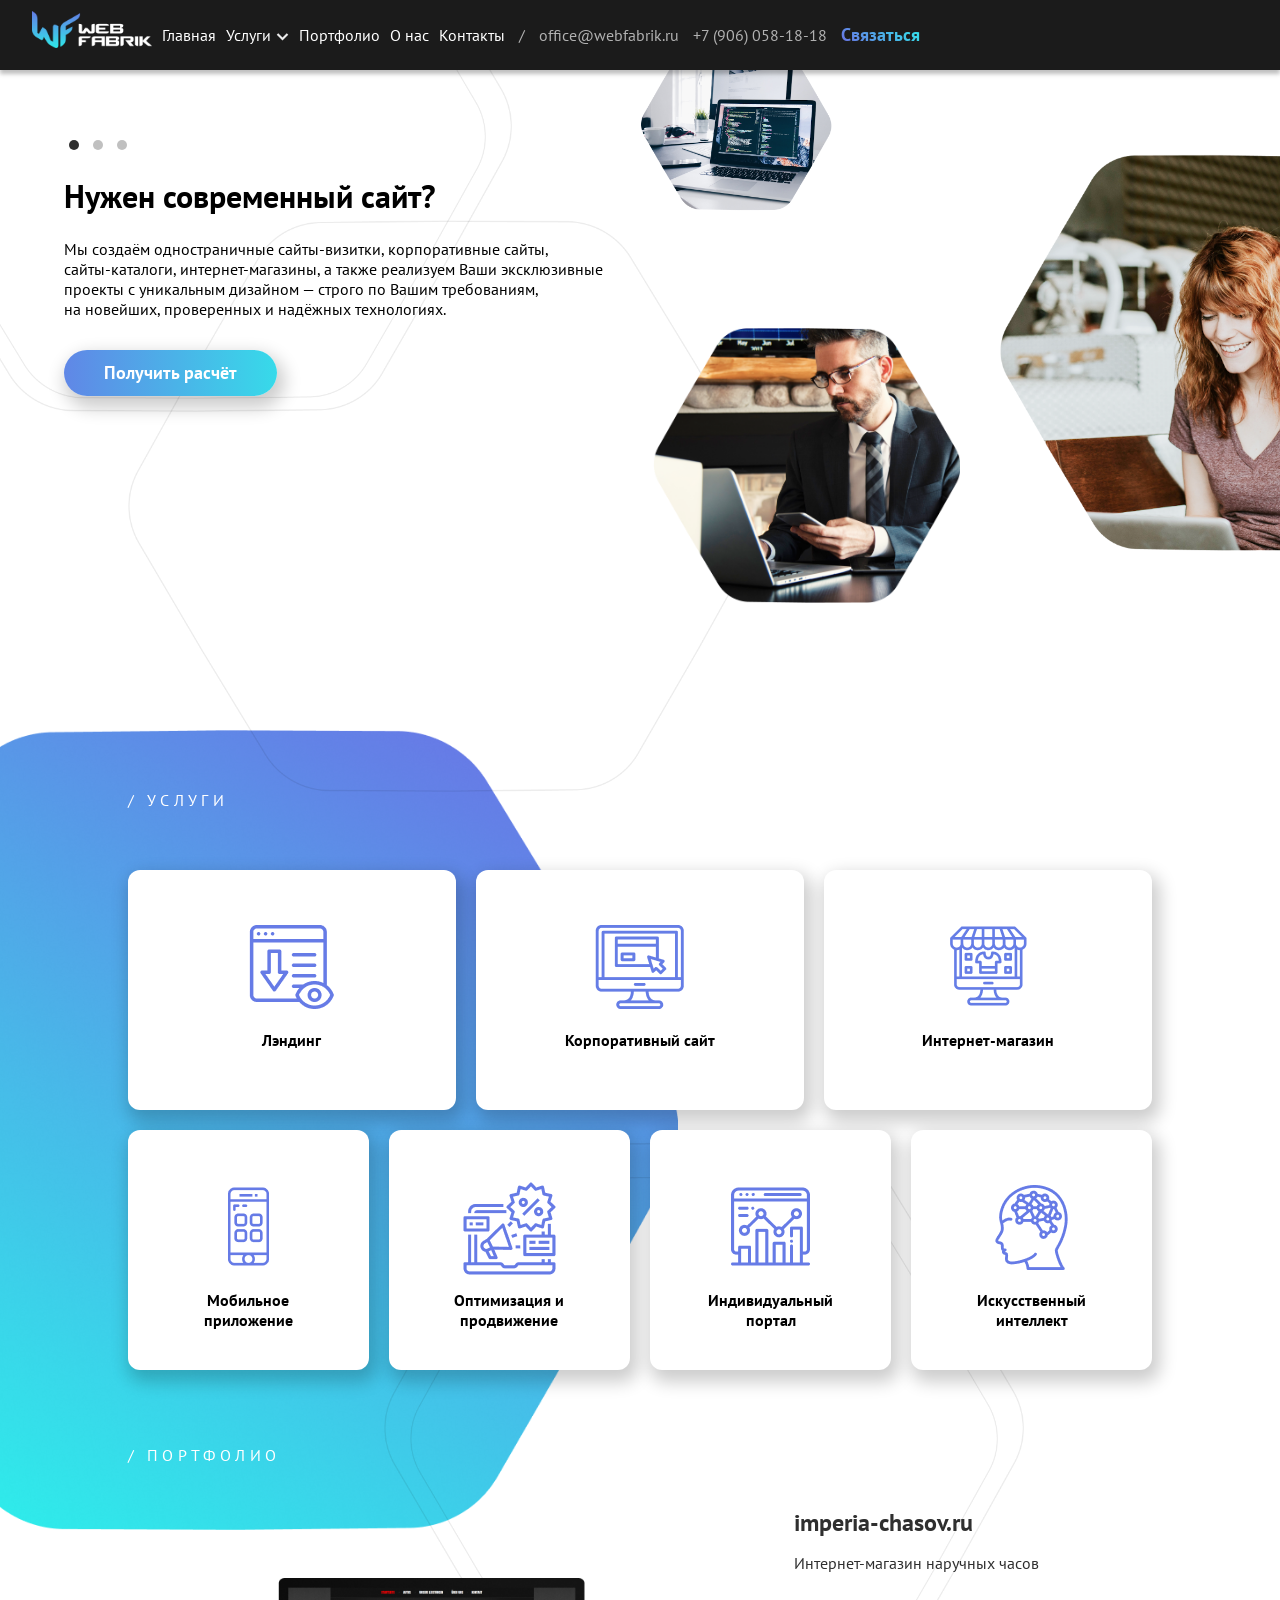
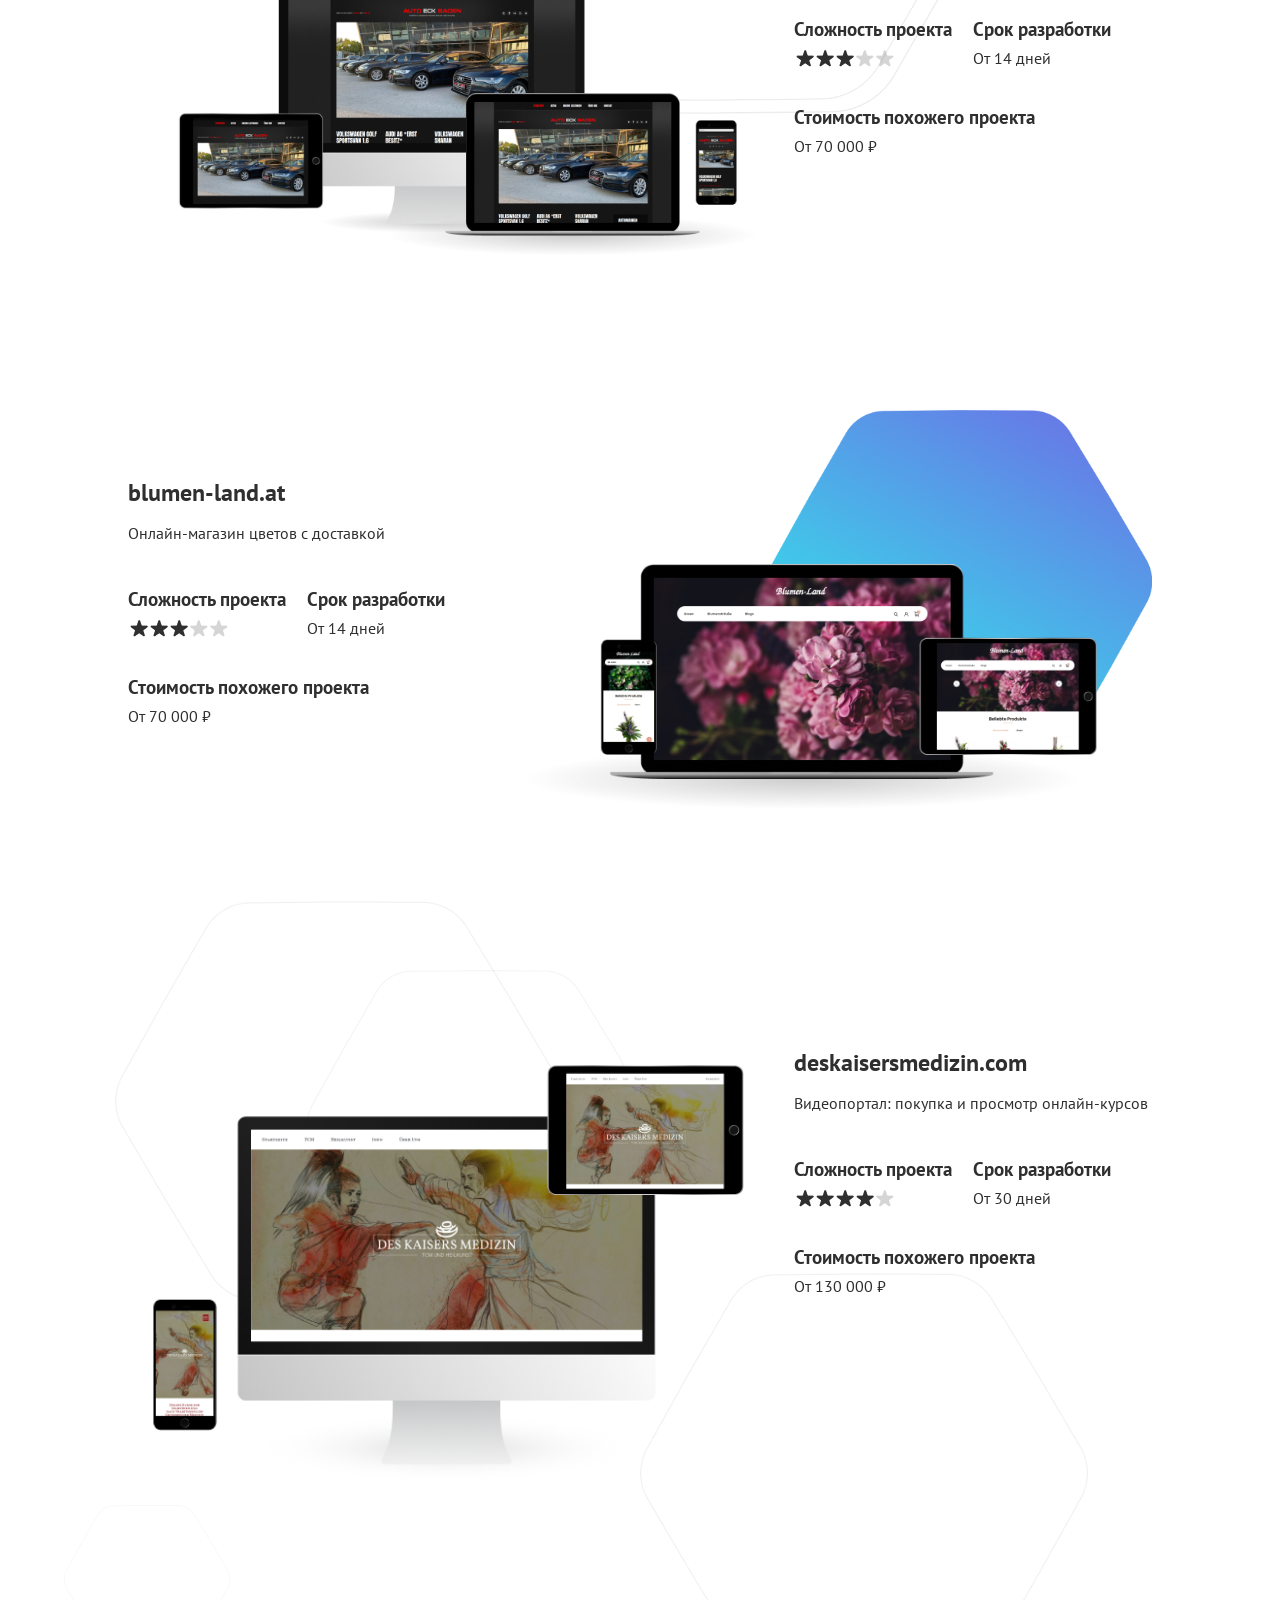
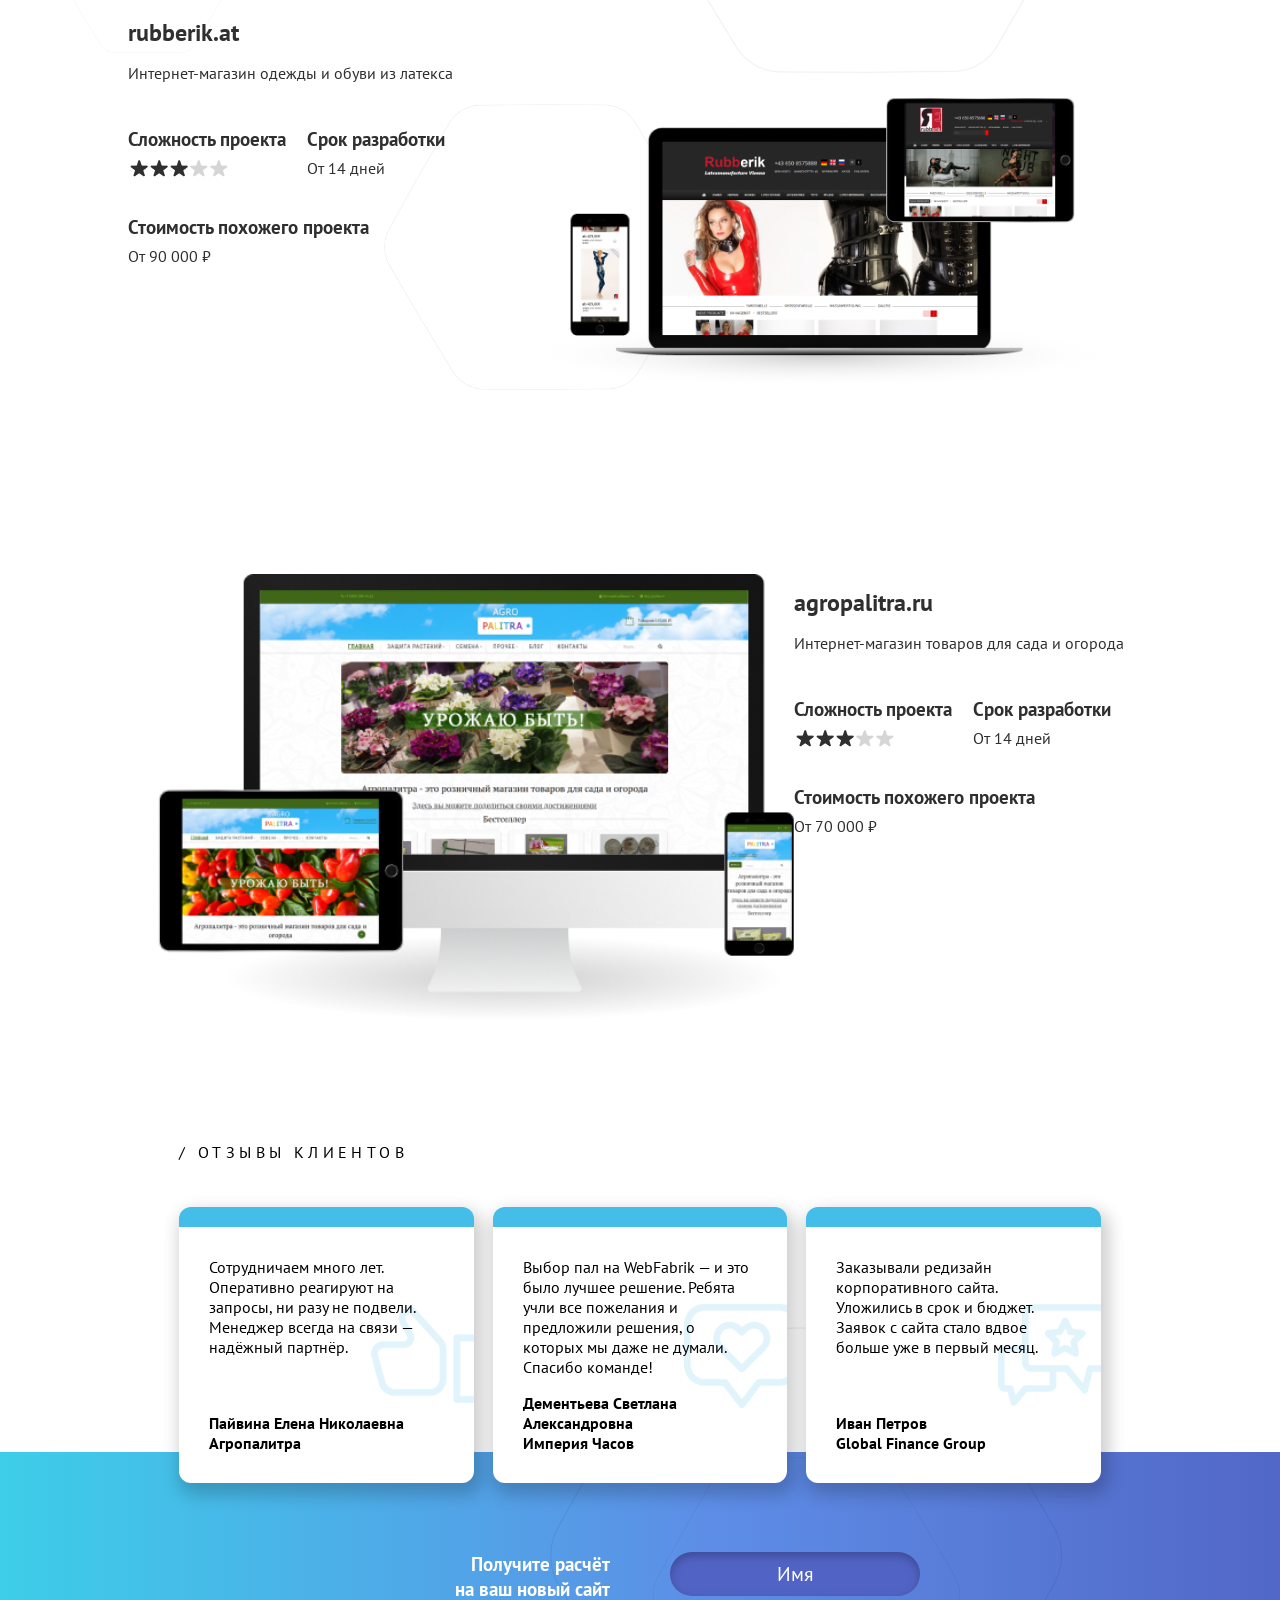
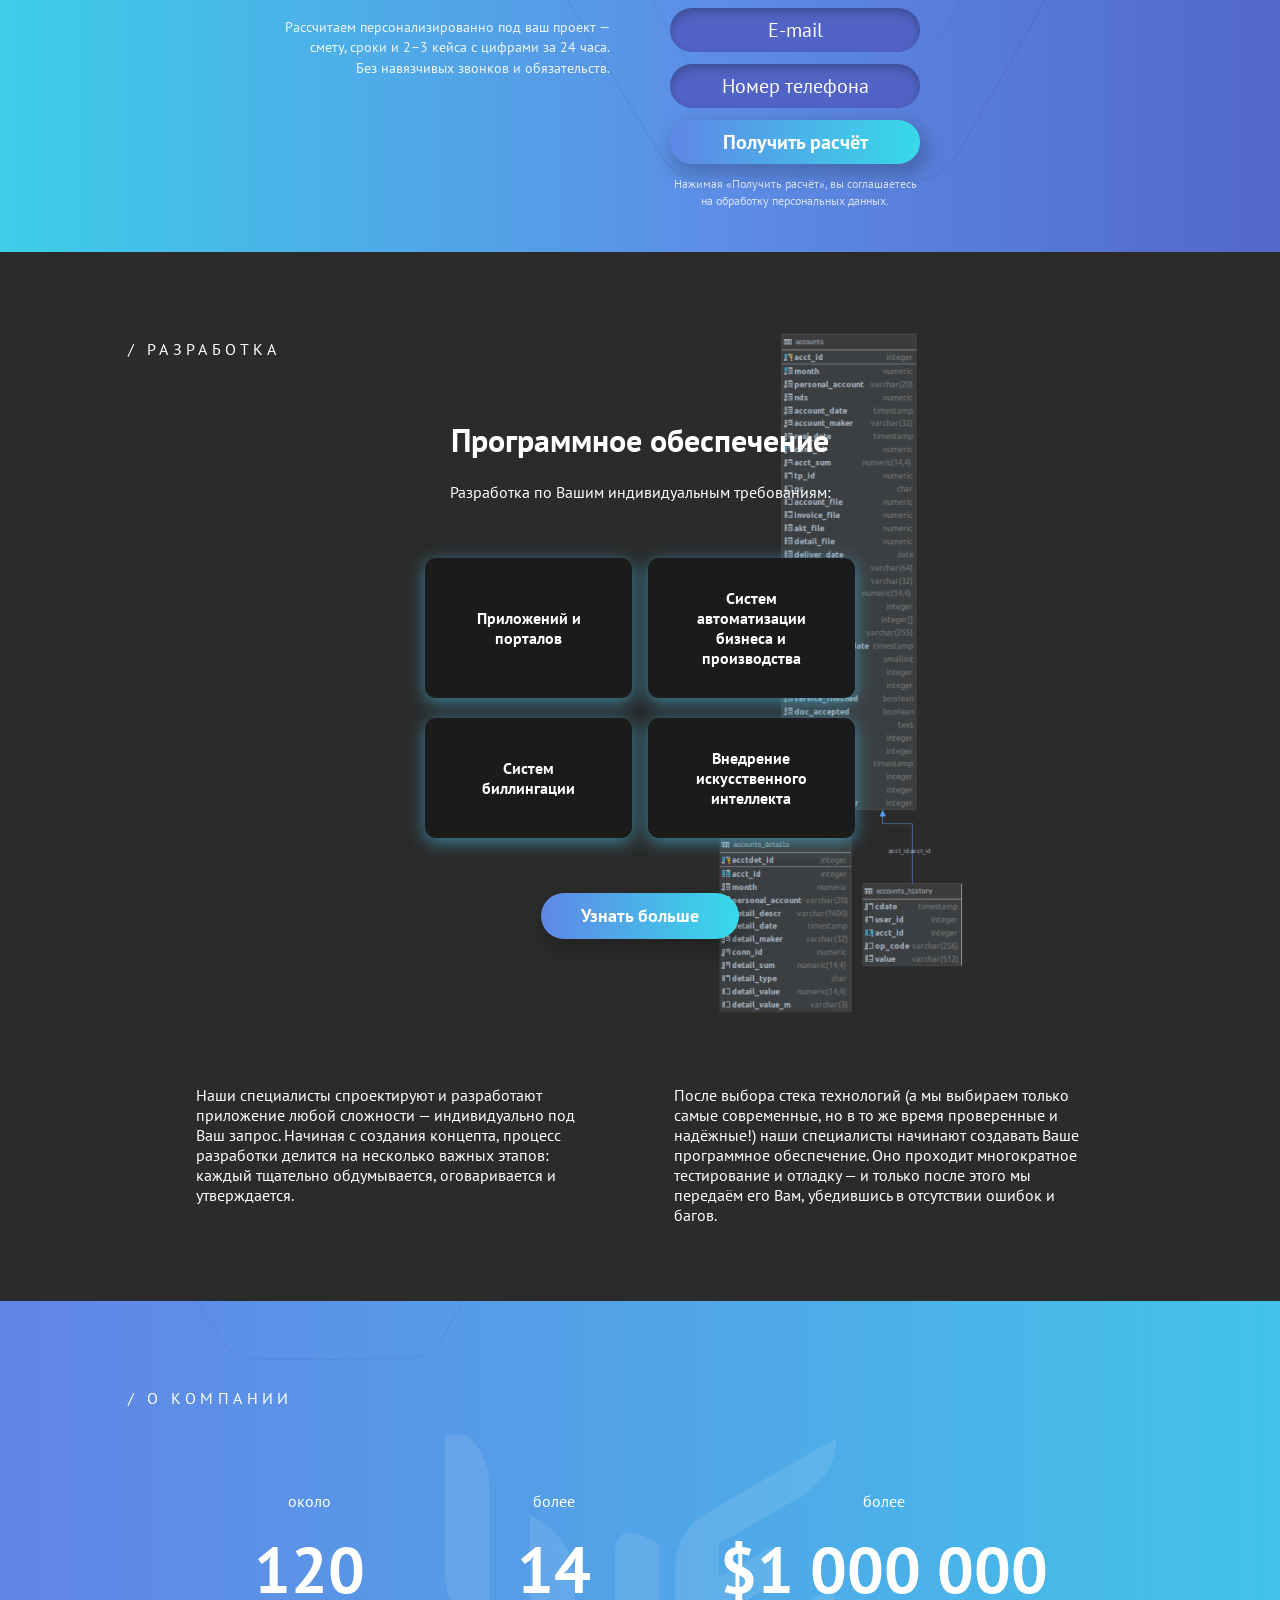
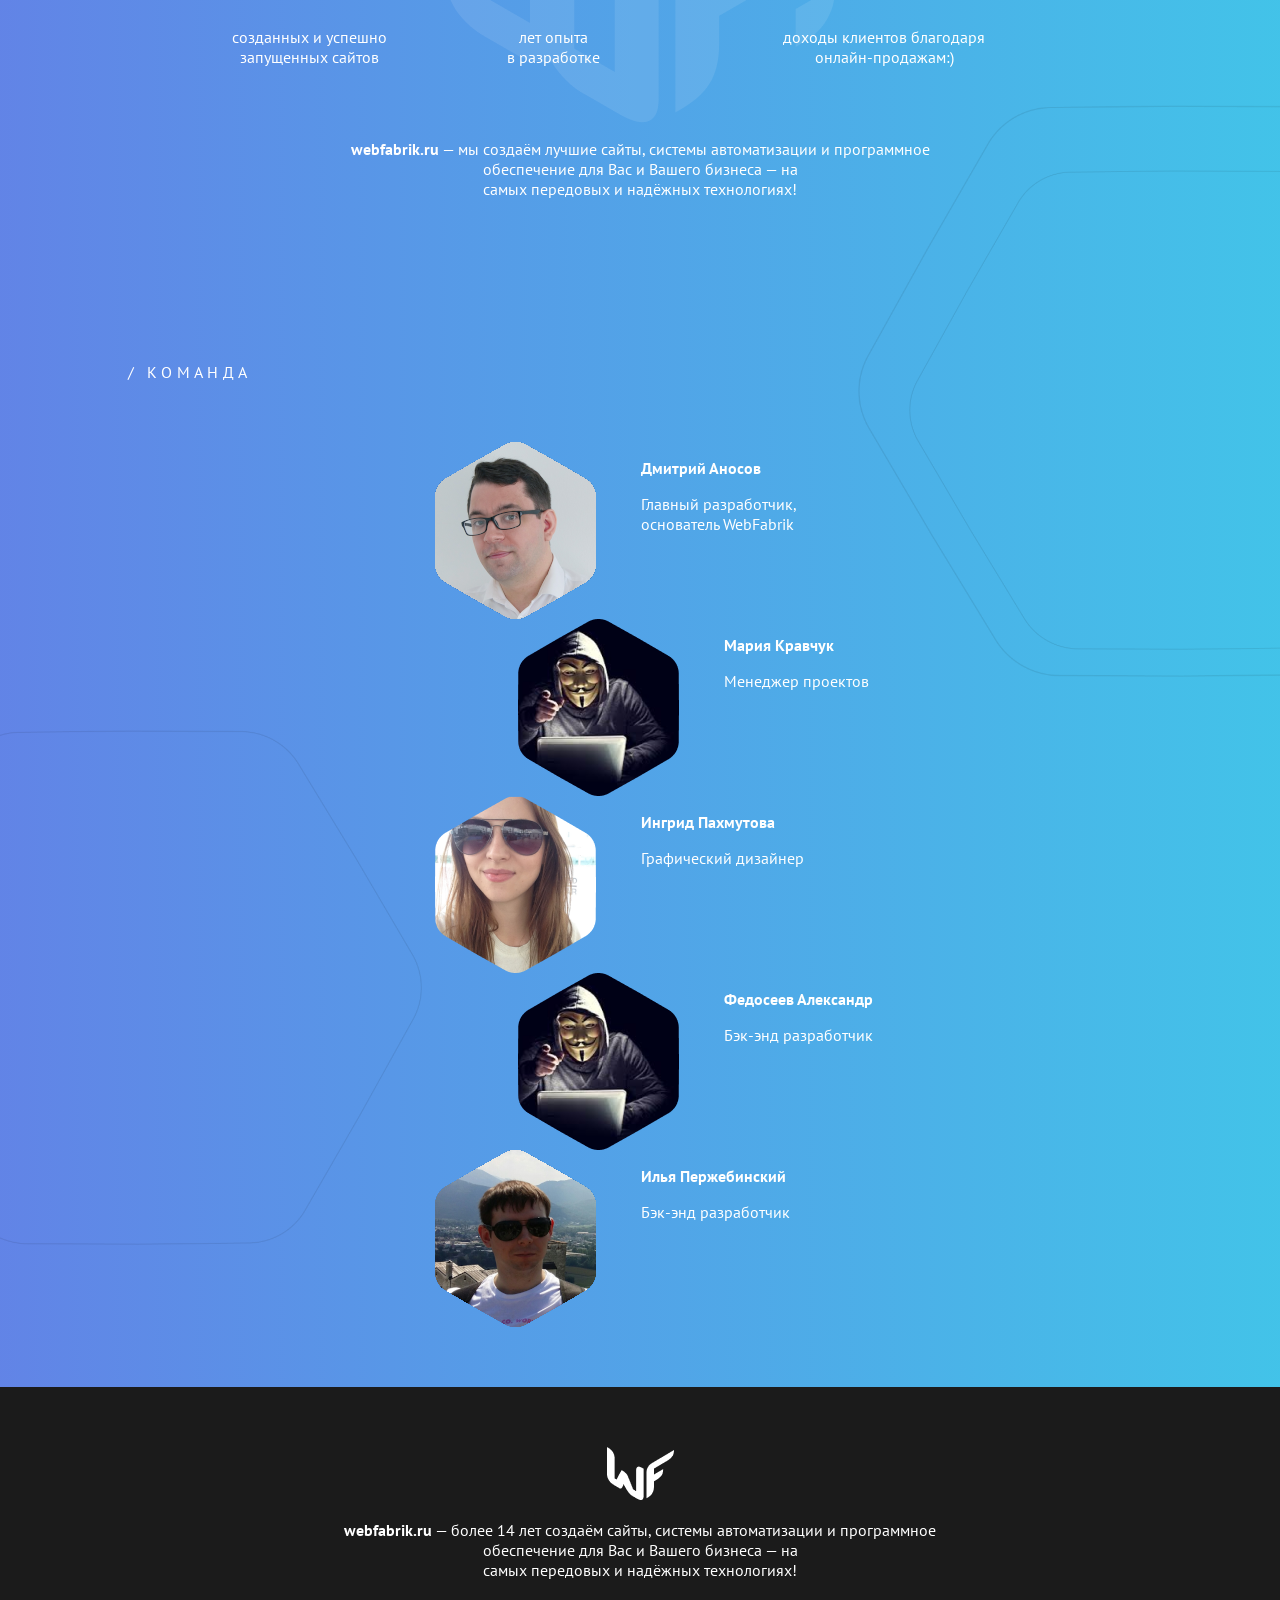
==== commit acfca8f3: "Update index.html" ====
--- a/index.html
+++ b/index.html
@@ -35,7 +35,7 @@
 
             <nav class="menu" id="main-menu" aria-label="Главное меню">
                 <ul>
-                    <li><a href="/">Главная</a></li>
+                    <li><a href="/webfabrik">Главная</a></li>
                     <li>
                         <a href="services.html" class="arrow">Услуги</a>
                         <ul class="sub-menu">
@@ -482,4 +482,4 @@
     <script src="js/slider.js"></script>
     <script src="js/main.js"></script>
 </body>
-</html>+</html>
--- a/css/style.css
+++ b/css/style.css
@@ -4,9 +4,7 @@
    1. BASE
    ========================================================================== */
 
-html {
-    scroll-behavior: smooth;
-}
+html { scroll-behavior: smooth; }
 
 html, body {
     margin: 0;
@@ -26,10 +24,8 @@
 
 .visually-hidden {
     position: absolute;
-    width: 1px;
-    height: 1px;
-    padding: 0;
-    margin: -1px;
+    width: 1px; height: 1px;
+    padding: 0; margin: -1px;
     overflow: hidden;
     clip: rect(0 0 0 0);
     white-space: nowrap;
@@ -38,8 +34,7 @@
 
 .skip-link {
     position: absolute;
-    top: -40px;
-    left: 0;
+    top: -40px; left: 0;
     background: #1b1b1b;
     color: #fff;
     padding: 8px 16px;
@@ -97,10 +92,7 @@
     z-index: 10;
 }
 
-.logo {
-    position: absolute;
-    top: 8px;
-}
+.logo { position: absolute; top: 8px; }
 .logo img { width: 180px; }
 
 #mobile-nav-trigger {
@@ -124,37 +116,24 @@
 nav.menu ul {
     display: flex;
     flex-wrap: wrap;
-    margin: 0;
-    padding: 0;
+    margin: 0; padding: 0;
     white-space: nowrap;
 }
 
 nav.menu ul li { list-style-type: none; }
 
 nav.menu ul li a,
-.contacts span {
-    padding: 25px 40px;
-}
-
-nav.menu ul li a {
-    color: white;
-    text-decoration: none;
-}
-
-nav.menu ul li a:hover {
-    color: #b1b1b1;
-    transition: .2s;
-}
+.contacts span { padding: 25px 40px; }
+
+nav.menu ul li a { color: white; text-decoration: none; }
+nav.menu ul li a:hover { color: #b1b1b1; transition: .2s; }
 
 .arrow::after {
     content: url('../img/arrow.png');
     margin-left: 5px;
 }
 
-.arrow:hover::after {
-    transition: .2s;
-    opacity: .7;
-}
+.arrow:hover::after { transition: .2s; opacity: .7; }
 
 ul.sub-menu {
     display: flex;
@@ -175,24 +154,16 @@
     display: block;
 }
 
-ul.sub-menu li {
-    padding: 1px;
-    margin: 1px;
-}
+ul.sub-menu li { padding: 1px; margin: 1px; }
 
 ul.sub-menu li:hover {
     background-color: #1a1a1a;
     transition: 0.3s ease;
 }
 
-nav.menu li:hover > ul.sub-menu {
-    visibility: visible;
-}
-
-.contacts {
-    display: inline-block;
-    color: #b1b1b1;
-}
+nav.menu li:hover > ul.sub-menu { visibility: visible; }
+
+.contacts { display: inline-block; color: #b1b1b1; }
 
 .contacts .email,
 .contacts .tel {
@@ -232,8 +203,8 @@
 .slider-info {
     display: block;
     height: auto;
-    margin: 10% auto auto 10%;
-    width: auto;
+    margin: 5% auto auto 5%;
+    width: 45%;
     float: left;
     position: relative;
     z-index: 10;
@@ -253,10 +224,7 @@
     pointer-events: auto;
 }
 
-.slider-title {
-    font-size: 2em;
-    margin: 0.67em 0;
-}
+.slider-title { font-size: 2em; margin: 0.67em 0; }
 
 .order {
     border: none;
@@ -290,27 +258,41 @@
     float: right;
 }
 
-.slide1 {
+.slide1,
+.slide2,
+.slide3 {
     position: absolute;
+    transition: right 1s, top 1.5s, width 1.5s;
+}
+
+.slide1.is-big,
+.slide2.is-big,
+.slide3.is-big {
+    right: -13%;
     top: 14%;
     width: 35%;
-    right: -13%;
-    transition: right 1s, top 1.5s, width 1.5s;
-}
-.slide2 {
-    position: absolute;
-    width: 24%;
+}
+
+.slide1.is-medium,
+.slide2.is-medium,
+.slide3.is-medium {
     right: 25%;
     top: 43%;
-    transition: right 1s, top 1.5s, width 1.5s;
-}
-.slide3 {
-    position: absolute;
+    width: 24%;
+}
+
+.slide1.is-small,
+.slide2.is-small,
+.slide3.is-small {
+    right: 35%;
     top: -5%;
     width: 15%;
-    right: 35%;
-    transition: right 1s, top 1.5s, width 1.5s;
-}
+}
+
+.slide1 { right: -13%; top: 14%; width: 35%; }
+.slide2 { right: 25%;  top: 43%; width: 24%; }
+.slide3 { right: 35%;  top: -5%; width: 15%; }
+
 .slide4 {
     position: absolute;
     top: 0;
@@ -491,9 +473,7 @@
     max-width: 100%;
 }
 
-.portfolio-item:not(:nth-child(2)) {
-    margin: 120px auto;
-}
+.portfolio-item:not(:nth-child(2)) { margin: 120px auto; }
 
 .portfolio-image {
     width: 65%;
@@ -533,14 +513,12 @@
 
 .active-star {
     float: left;
-    width: 20px;
-    height: 20px;
+    width: 20px; height: 20px;
     background: url('../img/active_star.png') 100% no-repeat;
 }
 .inactive-star {
     float: left;
-    width: 20px;
-    height: 20px;
+    width: 20px; height: 20px;
     background: url('../img/inactive_star.png') 100% no-repeat;
 }
 
@@ -707,9 +685,7 @@
 
 .dev .page-content,
 .about .page-content,
-.team .page-content {
-    padding: 60px 0;
-}
+.team .page-content { padding: 60px 0; }
 
 .apps-desc {
     color: white;
@@ -841,8 +817,22 @@
     align-items: center;
 }
 
-.service-title img {
-    margin-right: 30px;
+.service-title img { margin-right: 30px; }
+
+.service-title h1,
+.service-title h2 {
+    font-size: 2em;
+    margin: 0.67em 0;
+}
+
+.service-title h2 a {
+    color: inherit;
+    text-decoration: none;
+    transition: color .2s;
+}
+
+.service-title h2 a:hover {
+    color: #667BE6;
 }
 
 .advantages-wrapper {
@@ -857,70 +847,50 @@
     margin-right: 60px;
 }
 
-.service-text {
-    margin-bottom: 60px;
-}
-
-/* ============================================================================
-   17. TECHNOLOGIES CLOUD — настоящее облако
+.service-text { margin-bottom: 60px; }
+
+.service-single.flex .service-info {
+    margin: 10% auto 60px 5%;
+    width: 32%;
+}
+
+/* ============================================================================
+   17. TECHNOLOGIES — 3D tag cloud
    ========================================================================== */
 
 .technologies {
-    --size: 60px;
     position: relative;
-    width: 50%;
-    text-align: center;
-    padding: 40px 20px;
-    margin-top: 60px;
+    width: 60%;
+    padding: 10px;
+    margin-top: 40px;
     box-sizing: border-box;
-    isolation: isolate;
-}
-
-/* Мягкое свечение позади облака */
-.technologies::before {
-    content: '';
+}
+
+.technologies-cloud-wrap {
+    position: relative;
+    width: 100%;
+    padding-top: 60%;
+    max-width: 1000px;
+    margin: 0 auto;
+    perspective: 1500px;
+    perspective-origin: 50% 50%;
+}
+
+.technologies-scene {
     position: absolute;
-    inset: 12% 6%;
-    background: radial-gradient(
-        ellipse at 50% 50%,
-        rgba(102, 123, 230, 0.30) 0%,
-        rgba(47, 234, 234, 0.15) 45%,
-        transparent 75%
-    );
-    filter: blur(60px);
-    z-index: 0;
-    pointer-events: none;
-    animation: technologiesGlow 7s ease-in-out infinite;
-}
-
-.technologies-cloud {
-    position: relative;
-    z-index: 1;
-    width: 100%;
-    max-width: 640px;
-    aspect-ratio: 5 / 3;
-    margin: 0 auto;
-}
-
-/* Каждая иконка — абсолютно спозиционирована в точке (--x, --y).
-   Размер = база * --k. Центр иконки совпадает с (--x, --y). */
+    inset: 0;
+    cursor: grab;
+    touch-action: none;
+    user-select: none;
+    -webkit-user-select: none;
+}
+
+.technologies-scene.dragging { cursor: grabbing; }
+
 .tech-item {
     position: absolute;
-    left:   calc(var(--x) - var(--size) * var(--k) / 2);
-    top:    calc(var(--y) - var(--size) * var(--k) / 2);
-    width:  calc(var(--size) * var(--k));
-    height: calc(var(--size) * var(--k));
-    animation: techAppear 0.8s cubic-bezier(0.34, 1.56, 0.64, 1)
-               calc(var(--i) * 0.04s) both;
-    will-change: transform, opacity;
-}
-
-.tech-bob {
-    display: block;
-    width: 100%;
-    height: 100%;
-    animation: techFloat calc(5s + var(--i) * 0.25s)
-               ease-in-out calc(var(--i) * -0.6s) infinite;
+    left: 50%;
+    top: 50%;
     will-change: transform;
 }
 
@@ -929,81 +899,32 @@
     width: 100%;
     height: 100%;
     object-fit: contain;
-    filter: drop-shadow(0 4px 12px rgba(102, 123, 230, 0.14));
-    transition:
-        transform 0.35s cubic-bezier(0.34, 1.56, 0.64, 1),
-        filter 0.35s ease;
-}
-
-.tech-item:hover .tech-bob {
-    animation-play-state: paused;
-}
-
-.tech-item:hover img {
-    transform: scale(1.28) rotate(-4deg);
-    filter: drop-shadow(0 10px 24px rgba(47, 234, 234, 0.55))
-            brightness(1.12);
+    -webkit-user-drag: none;
+    pointer-events: none;
+    filter: drop-shadow(0 4px 10px rgba(0, 0, 0, 0.25));
 }
 
 .technologies-caption {
     position: relative;
-    z-index: 1;
     margin: 24px 0 0;
     font-weight: bold;
     font-size: 0.9em;
     color: #2F2F2F;
     letter-spacing: 0.02em;
-    animation: techAppear 1s ease-out 0.4s both;
-}
-
-@keyframes techAppear {
-    from {
-        opacity: 0;
-        transform: scale(0.4) translateY(10px);
-    }
-    to {
-        opacity: 1;
-        transform: scale(1) translateY(0);
-    }
-}
-
-@keyframes techFloat {
-    0%, 100% {
-        transform: translateY(0) rotate(0deg);
-    }
-    25% {
-        transform: translateY(-9px) rotate(-3deg);
-    }
-    50% {
-        transform: translateY(-3px) rotate(0deg);
-    }
-    75% {
-        transform: translateY(-11px) rotate(3deg);
-    }
-}
-
-@keyframes technologiesGlow {
-    0%, 100% {
-        opacity: 0.55;
-        transform: scale(1);
-    }
-    50% {
-        opacity: 1;
-        transform: scale(1.12);
-    }
+    text-align: center;
+}
+
+.technologies-hint {
+    display: block;
+    margin-top: 6px;
+    font-size: 0.75em;
+    font-weight: normal;
+    color: #8a8a8a;
+    letter-spacing: 0;
 }
 
 @media (prefers-reduced-motion: reduce) {
-    .technologies::before,
-    .tech-item,
-    .tech-bob,
-    .technologies-caption {
-        animation: none;
-    }
-    .tech-item,
-    .technologies-caption {
-        opacity: 1;
-    }
+    .technologies-scene { cursor: default; }
 }
 
 /* ============================================================================
@@ -1037,8 +958,6 @@
     .contacts span { padding: 25px 20px; }
     nav.menu { margin-left: 165px; }
     .menu-wrapper { width: 95%; }
-
-    .technologies { --size: 52px; }
 }
 
 @media screen and (max-width: 1440px) {
@@ -1046,8 +965,6 @@
     .contacts span { padding: 25px 10px; }
     nav.menu  { width: auto; }
     .contacts { width: auto; margin: auto; }
-
-    .technologies { --size: 46px; }
 }
 
 @media screen and (max-width: 1300px) {
@@ -1060,12 +977,34 @@
     nav.menu { margin-left: 125px; }
     nav.menu ul li a,
     .contacts span { padding: 25px 5px; }
-    section.slider { height: 450px; }
-
-    .technologies { --size: 40px; }
-}
+
+    .service-title h1 {
+        font-size: 2em;
+    }
+}
+
+/* ---------------------------------------------------------------------------
+   Планшет / мобильное меню
+   ------------------------------------------------------------------------- */
 
 @media screen and (max-width: 1024px) {
+
+    /* FIX (планшет): service-single.flex — текст больше не сжимается в 32% */
+    section.service-single.flex {
+        flex-direction: column;
+        align-items: center;
+    }
+
+    section.service-single.flex .service-info {
+        float: none;
+        width: 80%;
+        margin: 40px auto 24px;
+    }
+
+    section.service-single.flex .technologies {
+        width: 90%;
+        margin-top: 24px;
+    }
 
     .logo {
         top: 16px;
@@ -1077,36 +1016,51 @@
     }
 
     #mobile-nav-trigger {
+        -webkit-appearance: none;
+        -moz-appearance: none;
+        appearance: none;
         display: block;
-        box-sizing: border-box;
-        width: 30px;
+        background: transparent;
+        background-color: transparent;
+        border: 0;
+        outline: none;
         padding: 30px;
         position: relative;
         z-index: 999;
         cursor: pointer;
-    }
-
-    .nav-line {
+        color: transparent;
+        font-size: 0;
+        line-height: 0;
+    }
+
+    #mobile-nav-trigger .nav-line {
         display: block;
-        width: 100%;
+        width: 30px;
         height: 2px;
-        background-color: white;
-        transition: .2s;
-    }
-
-    .nav-line:first-child,
-    .nav-line:nth-child(2) {
-        margin-bottom: 7px;
+        background: #ffffff;
+        background-color: #ffffff;
+        border: 0;
+        padding: 0;
+        margin: 0 0 7px 0;
+        transition: transform .2s, opacity .2s;
+    }
+
+    #mobile-nav-trigger .nav-line:nth-child(1),
+    #mobile-nav-trigger .nav-line:nth-child(2) {
         transform-origin: left top;
     }
 
-    .menu-wrapper._active .nav-line:first-child {
+    #mobile-nav-trigger .nav-line:last-child {
+        margin-bottom: 0;
+    }
+
+    .menu-wrapper._active #mobile-nav-trigger .nav-line:nth-child(1) {
         transform: translate(3px, 0px) rotate(45deg);
     }
-    .menu-wrapper._active .nav-line:nth-child(2) {
+    .menu-wrapper._active #mobile-nav-trigger .nav-line:nth-child(2) {
         transform: scale(0);
     }
-    .menu-wrapper._active .nav-line:last-child {
+    .menu-wrapper._active #mobile-nav-trigger .nav-line:nth-child(3) {
         transform: translate(-3px, -8px) rotate(-45deg);
     }
 
@@ -1118,9 +1072,25 @@
     }
 
     .contacts { padding-bottom: 10px; }
-    .contacts > span { padding: 0; }
-    nav.menu ul li,
-    .contacts span { padding: 10px 0; }
+
+    nav.menu > ul,
+    .contacts > span {
+        display: block;
+        white-space: normal;
+    }
+
+    nav.menu > ul > li,
+    .contacts > span {
+        padding: 0;
+    }
+
+    nav.menu > ul > li > a,
+    .contacts > span > a,
+    .contacts > span {
+        display: block;
+        padding: 10px 0;
+        line-height: 1.3;
+    }
 
     nav.menu ul li a,
     .contacts span,
@@ -1130,48 +1100,515 @@
     .menu-wrapper._active nav.menu,
     .menu-wrapper._active .contacts { display: block; }
 
-    section.slider { height: 390px; }
-
-    .technologies { --size: 34px; }
-}
+    nav.menu > ul > li > a.arrow {
+        display: flex;
+        align-items: center;
+        gap: 12px;
+        padding: 10px 0;
+    }
+
+    nav.menu > ul > li > a.arrow::after {
+        content: '';
+        display: inline-block;
+        width: 22px;
+        height: 22px;
+        margin-left: 0;
+        background-image: url("data:image/svg+xml;utf8,<svg xmlns='http://www.w3.org/2000/svg' viewBox='0 0 22 22'><polyline points='4,8 11,15 18,8' fill='none' stroke='white' stroke-width='2.5' stroke-linecap='round' stroke-linejoin='round'/></svg>");
+        background-repeat: no-repeat;
+        background-size: contain;
+        background-position: center;
+        transform: rotate(0deg);
+        transform-origin: 50% 50%;
+        transition: transform .3s ease;
+        flex-shrink: 0;
+    }
+
+    nav.menu > ul > li._sub-open > a.arrow::after {
+        transform: rotate(180deg);
+    }
+
+    nav.menu li > ul.sub-menu {
+        display: block;
+        position: static;
+        visibility: visible;
+        flex-direction: column;
+        margin: 0 !important;
+        padding: 0;
+        background: transparent;
+        border-radius: 0;
+        white-space: normal;
+        max-height: 0;
+        overflow: hidden;
+        transition: max-height .35s ease, padding .35s ease;
+    }
+
+    nav.menu li._sub-open > ul.sub-menu {
+        max-height: 800px;
+        padding: 4px 0 8px;
+    }
+
+    nav.menu ul.sub-menu li {
+        padding: 0;
+        margin: 0;
+    }
+
+    nav.menu ul.sub-menu li:hover {
+        background: transparent;
+    }
+
+    nav.menu ul.sub-menu a {
+        display: block;
+        height: auto !important;
+        line-height: 1.4 !important;
+        padding: 8px 20px 8px 40px !important;
+        font-size: 22px;
+        position: relative;
+        white-space: normal;
+        transition: color .2s;
+    }
+
+    nav.menu ul.sub-menu a::before {
+        content: '';
+        position: absolute;
+        left: 18px;
+        top: 50%;
+        width: 10px;
+        height: 1.5px;
+        background: rgba(255, 255, 255, 0.4);
+        transform: translateY(-50%);
+        transition: background .2s;
+    }
+
+    nav.menu ul.sub-menu a:hover {
+        color: #667BE6;
+    }
+
+    nav.menu ul.sub-menu a:hover::before {
+        background: #667BE6;
+    }
+
+    section.slider {
+        height: auto;
+        display: flex;
+        flex-direction: column-reverse;
+        padding: 40px 0 60px;
+    }
+
+    section.slider .slides {
+        position: relative;
+        float: none;
+        width: 100%;
+        margin: 0 0 30px;
+        height: 420px;
+        padding: 0;
+    }
+
+    section.slider .slider-info {
+        float: none;
+        width: 90%;
+        margin: 0 auto;
+        text-align: center;
+    }
+
+    section.slider .slider-title br,
+    section.slider .slider-text br {
+        display: none;
+    }
+
+    section.slider .slider-title {
+        font-size: 1.6em;
+        margin: 0 0 16px;
+    }
+
+    section.slider .slider-text {
+        font-size: 1em;
+        line-height: 1.5;
+    }
+
+    section.slider .slide1,
+    section.slider .slide2,
+    section.slider .slide3 {
+        max-height: 100%;
+        object-fit: contain;
+    }
+
+    section.slider .slide1.is-big,
+    section.slider .slide2.is-big,
+    section.slider .slide3.is-big {
+        right: 4%;
+        top: 10%;
+        width: 38%;
+        max-height: 62%;
+    }
+
+    section.slider .slide1.is-medium,
+    section.slider .slide2.is-medium,
+    section.slider .slide3.is-medium {
+        right: 45%;
+        top: 38%;
+        width: 26%;
+        max-height: 55%;
+    }
+
+    section.slider .slide1.is-small,
+    section.slider .slide2.is-small,
+    section.slider .slide3.is-small {
+        right: 73%;
+        top: 3%;
+        width: 18%;
+        max-height: 42%;
+    }
+
+    section.slider .slide1 { right: 4%;  top: 10%; width: 38%; max-height: 62%; }
+    section.slider .slide2 { right: 45%; top: 38%; width: 26%; max-height: 55%; }
+    section.slider .slide3 { right: 73%; top: 3%;  width: 18%; max-height: 42%; }
+}
+
+/* ---------------------------------------------------------------------------
+   Мобилка
+   ------------------------------------------------------------------------- */
 
 @media screen and (max-width: 768px) {
 
-    section.apply {
-        min-height: auto;
-        padding: 40px 0;
-    }
-
-    .apply-wrapper {
+    /* ---------------------------------------------------------------------
+       ЕДИНАЯ БАЗА: каждая секция имеет ОДИНАКОВЫЙ padding сверху и снизу.
+       --------------------------------------------------------------------- */
+
+    section.slider,
+    section.services,
+    section.portfolio,
+    section.reviews,
+    section.apply,
+    section.about,
+    section.team,
+    section.service-text {
+        padding-top: 40px;
+        padding-bottom: 40px;
+        margin-top: 0;
+        margin-bottom: 0;
+    }
+
+    section.service-single {
+        padding-top: 40px;
+        padding-bottom: 40px;
+        margin-top: 0;
+        margin-bottom: 0;
+    }
+
+    section.dev {
+        padding-top: 56px;
+        padding-bottom: 56px;
+        margin-top: 0;
+        margin-bottom: 0;
+    }
+
+    section.reviews {
+        width: 100%;
+        height: auto;
+    }
+
+    .title { margin: 0 0 24px; }
+
+    div[class^="honeycomb"],
+    .bg-star1,
+    .bg-star2 { display: none; }
+
+    .services .title.white,
+    .portfolio .title.white { color: #2F2F2F; }
+
+    /* ---------------------------------------------------------------------
+       DEV — тень для читаемости текста поверх arch.png
+       --------------------------------------------------------------------- */
+
+    section.dev .apps-desc,
+    section.dev .apps-desc h2,
+    section.dev .apps-desc p,
+    section.dev .apps-footer p {
+        text-shadow:
+            0 1px 3px rgba(0, 0, 0, 0.55),
+            0 0 10px rgba(0, 0, 0, 0.4);
+    }
+
+    section.dev::before {
+        content: '';
+        position: absolute;
+        inset: 0;
+        background: rgba(43, 43, 43, 0.35);
+        z-index: 1;
+        pointer-events: none;
+    }
+
+    /* ---------------------------------------------------------------------
+       СЛАЙДЕР (главная)
+       --------------------------------------------------------------------- */
+
+    section.slider {
+        display: flex;
+        flex-direction: column-reverse;
+        height: auto;
+    }
+
+    section.slider .slides {
+        height: 280px;
+        margin: 0 0 24px;
+    }
+
+    section.slider .slider-title {
+        font-size: 1.4em;
+        margin: 0 0 12px;
+    }
+
+    /* ---------------------------------------------------------------------
+       УСЛУГИ (карточки на главной)
+       --------------------------------------------------------------------- */
+
+    .services { margin: 0 auto; }
+    .services-wrapper { margin: 0; }
+
+    .service-big,
+    .service-small {
+        width: 100%;
+        margin-top: 16px;
+        padding: 130px 20px 35px;
+        box-sizing: border-box;
+        background-size: auto 80px;
+        background-position: center 30px;
+    }
+
+    .service-big:first-child,
+    .service-small:first-child { margin-top: 0; }
+
+    .service-big h3,
+    .service-small h3 {
+        margin: 0;
+        font-size: 22px;
+        line-height: 1.3;
+    }
+
+    /* ---------------------------------------------------------------------
+       ПОРТФОЛИО
+       --------------------------------------------------------------------- */
+
+    section.portfolio { margin: 0 auto; }
+
+    .portfolio-item {
         flex-direction: column;
-    }
+        height: auto;
+        margin: 32px auto;
+    }
+
+    .portfolio-item:not(:nth-child(2)) {
+        margin: 32px auto;
+    }
+
+    .portfolio-item:first-child { margin-top: 0; }
+    .portfolio-item:last-child  { margin-bottom: 0; }
+
+    .portfolio-image {
+        order: 0;
+        width: 100%;
+        height: 220px;
+        background-size: contain;
+    }
+
+    .portfolio-desc {
+        order: 1;
+        width: 100%;
+        margin-top: 16px;
+    }
+
+    .portfolio-desc .small-block {
+        margin: 12px 0;
+    }
+
+    .portfolio-desc .big-block {
+        margin: 16px 0 0;
+        clear: both;
+    }
+
+    /* ---------------------------------------------------------------------
+       ОТЗЫВЫ
+       --------------------------------------------------------------------- */
+
+    section.reviews { margin: 0 auto; }
+
+    .review-wrapper {
+        flex-direction: column;
+        gap: 16px;
+        margin-top: 0;
+    }
+
+    .review {
+        width: 100%;
+        height: auto;
+        min-height: 0;
+        padding: 20px 25px 20px;
+        box-shadow: 0 2px 8px rgba(0, 0, 0, 0.12);
+    }
+
+    .review > p { margin-top: 0; }
+
+    .review div {
+        position: static;
+        margin-top: 16px;
+    }
+
+    .review div p:first-child { margin: 0 0 4px; }
+    .review div p:last-child  { margin-bottom: 0; }
+
+    /* ---------------------------------------------------------------------
+       СИНЯЯ СЕКЦИЯ
+       --------------------------------------------------------------------- */
+
+    section.apply { min-height: auto; }
+
+    .apply-wrapper { flex-direction: column; }
 
     .apply-desc,
     .apply-form {
         width: 100%;
-        padding: 20px 30px;
+        padding: 0 30px;
         text-align: center;
     }
 
-    .apply-desc {
-        text-align: center;
-    }
-
-    .apply-desc h2 {
-        font-size: 1.4em;
-    }
+    .apply-desc { text-align: center; }
+    .apply-desc h2 { font-size: 1.4em; margin: 0 0 8px; }
+    .apply-desc p { margin: 0; }
+
+    .apply-form { margin-top: 24px; }
 
     .apply-form .form-note {
         margin: 12px auto 0;
         text-align: center;
     }
 
-    .slider-info {
-        margin: 8% auto auto 6%;
-    }
-
-    .slider-title {
-        font-size: 1.5em;
+    /* ---------------------------------------------------------------------
+       DEV — структура
+       --------------------------------------------------------------------- */
+
+    .dev .page-content,
+    .about .page-content,
+    .team .page-content { padding: 0; }
+
+    .apps-desc { margin-top: 0; }
+
+    .apps-desc h2 {
+        margin: 0 0 8px;
+        font-size: 1.4em;
+    }
+
+    .apps-desc p { margin: 0 0 24px; }
+
+    .apps-wrapper {
+        width: 90%;
+        padding: 0;
+        margin: 0 0 24px;
+    }
+
+    .app {
+        width: 100%;
+        padding: 20px;
+        margin: 8px 0;
+    }
+
+    .apps-wrapper .order { margin-top: 16px; }
+
+    .apps-footer {
+        flex-direction: column;
+        margin-top: 0;
+    }
+
+    .apps-footer > div {
+        width: 100%;
+        margin-bottom: 20px;
+    }
+
+    .apps-footer > div:last-child { margin-bottom: 0; }
+
+    /* ---------------------------------------------------------------------
+       ABOUT (о компании)
+       --------------------------------------------------------------------- */
+
+    .advantages {
+        flex-direction: column;
+        align-items: center;
+        padding: 0;
+        margin: 0 0 24px;
+    }
+
+    .advantage {
+        margin: 0 0 20px;
+        display: flex;
+        flex-direction: column;
+        align-items: center;
+        gap: 4px;
+    }
+
+    .advantage:last-child { margin-bottom: 0; }
+
+    .advantage p {
+        margin: 0;
+        line-height: 1.3;
+    }
+
+    .advantage p:nth-child(2) {
+        font-size: 42px;
+        line-height: 1;
+    }
+
+    .about-text { margin: 0; }
+
+    /* ---------------------------------------------------------------------
+       TEAM
+       --------------------------------------------------------------------- */
+
+    .team-members { margin-top: 0; }
+
+    .team-member {
+        width: 70%;
+        margin-left: 0;
+        margin-bottom: 32px;
+    }
+
+    .team-member:last-child { margin-bottom: 0; }
+
+    .team-member:nth-child(even) { margin-left: 18%; }
+
+    .team-member img {
+        width: 60px;
+        height: 60px;
+        margin-right: 15px;
+    }
+
+    .team-member h3 {
+        font-size: 1em;
+        margin: 0 0 6px;
+    }
+
+    .team-member p {
+        margin: 0;
+        font-size: 0.9em;
+        line-height: 1.35;
+    }
+
+    /* ---------------------------------------------------------------------
+       ФУТЕР
+       --------------------------------------------------------------------- */
+
+    footer { padding: 40px 15px; }
+
+    footer img {
+        max-width: 60%;
+        height: auto;
+    }
+
+    /* ---------------------------------------------------------------------
+       ★ SERVICE-SINGLE — страницы услуг и about ★
+       --------------------------------------------------------------------- */
+
+    section.service-single {
+        display: flex;
+        flex-direction: column-reverse;
     }
 
     section.service-single.flex {
@@ -1179,10 +1616,146 @@
         align-items: center;
     }
 
+    section.service-single .slides {
+        position: relative;
+        float: none;
+        width: 100%;
+        height: 320px;
+        margin: 0 0 24px;
+        padding: 0;
+    }
+
+    section.service-single .slide4 {
+        position: absolute;
+        top: 4%;
+        right: 60%;
+        width: 28%;
+        max-height: 45%;
+        object-fit: contain;
+    }
+
+    section.service-single .slide5 {
+        position: absolute;
+        top: 8%;
+        right: 12%;
+        width: 44%;
+        max-height: 68%;
+        object-fit: contain;
+    }
+
+    /* FIX: специфичность поднята до (0,3,1), чтобы перебить
+       десктопное правило `.service-single.flex .service-info` (0,3,0).
+       Раньше на странице «О компании» блок сжимался в 32%-колонку. */
+    section.service-single .service-info,
+    section.service-single.flex .service-info {
+        float: none;
+        width: 90%;
+        margin: 0 auto;
+    }
+
+    .service-title {
+        flex-direction: column;
+        align-items: flex-start;
+        gap: 12px;
+        margin: 0 0 20px;
+    }
+
+    .service-title img {
+        margin-right: 0;
+        width: 80px;
+        height: 80px;
+        object-fit: contain;
+    }
+
+    .service-title h1,
+    .service-title h2 {
+        font-size: 26px;
+        margin: 0;
+        line-height: 1.25;
+    }
+
+    .service-info > p {
+        margin: 0 0 20px;
+        line-height: 1.55;
+    }
+
+    .advantages-wrapper {
+        flex-direction: column;
+        gap: 0;
+        margin: 0 0 24px;
+    }
+
+    .advantage-list {
+        margin-right: 0;
+        line-height: 1.7;
+        padding-left: 22px;
+        font-size: 16px;
+    }
+
+    .service-info .order {
+        margin-top: 0;
+    }
+
+    section.service-text { margin-bottom: 0; }
+
+    .service-text .page-content { width: 90%; }
+
+    .service-text p {
+        margin: 0 0 16px;
+        line-height: 1.6;
+    }
+
+    .service-text p:last-child { margin-bottom: 0; }
+
+    /* ---------------------------------------------------------------------
+       ★★★ ОБЛАКО ТЕХНОЛОГИЙ (about.html) — квадратное, крупное ★★★
+       --------------------------------------------------------------------- */
+
     .technologies {
-        --size: 30px;
         width: 100%;
-        margin-top: 40px;
-        padding: 20px 10px;
-    }
+        margin-top: 24px;
+        padding: 0;
+        box-sizing: border-box;
+    }
+
+    .technologies-cloud-wrap {
+        aspect-ratio: 1 / 1;
+        padding-top: 0;
+        width: 100%;
+        max-width: 500px;
+        margin: 0 auto;
+    }
+
+    .technologies-caption {
+        margin: 16px 0 0;
+        font-size: 16px;
+        line-height: 1.4;
+    }
+
+    .technologies-hint {
+        margin-top: 4px;
+        font-size: 12px;
+    }
+}
+
+/* ============================================================================
+   19. CONTACTS
+   ========================================================================== */
+
+.contact-list {
+    margin: 30px 0 0;
+}
+
+.contact-list a {
+    display: block;
+    padding: 14px 0;
+    font-size: 1.3em;
+    font-weight: bold;
+    color: #2F2F2F;
+    text-decoration: none;
+    transition: color .2s;
+}
+
+.contact-list a:hover {
+    color: #667BE6;
 }
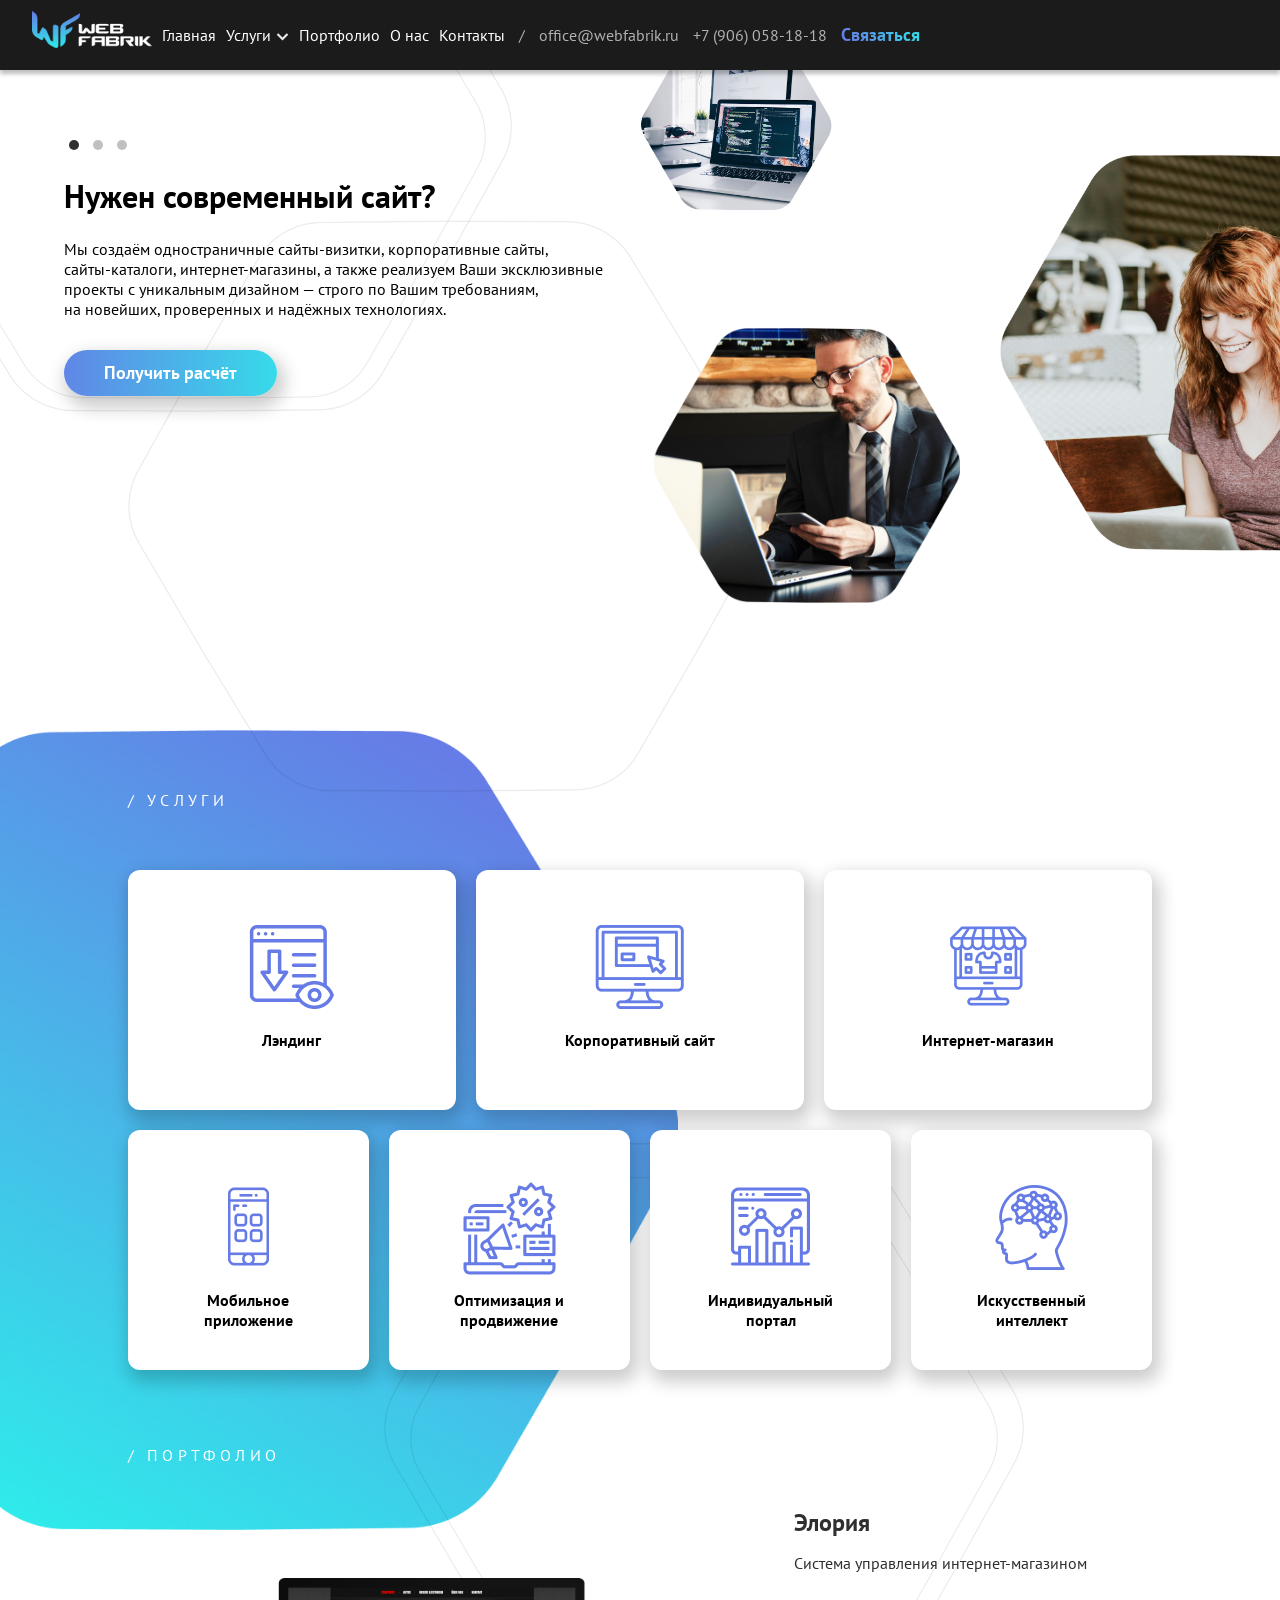
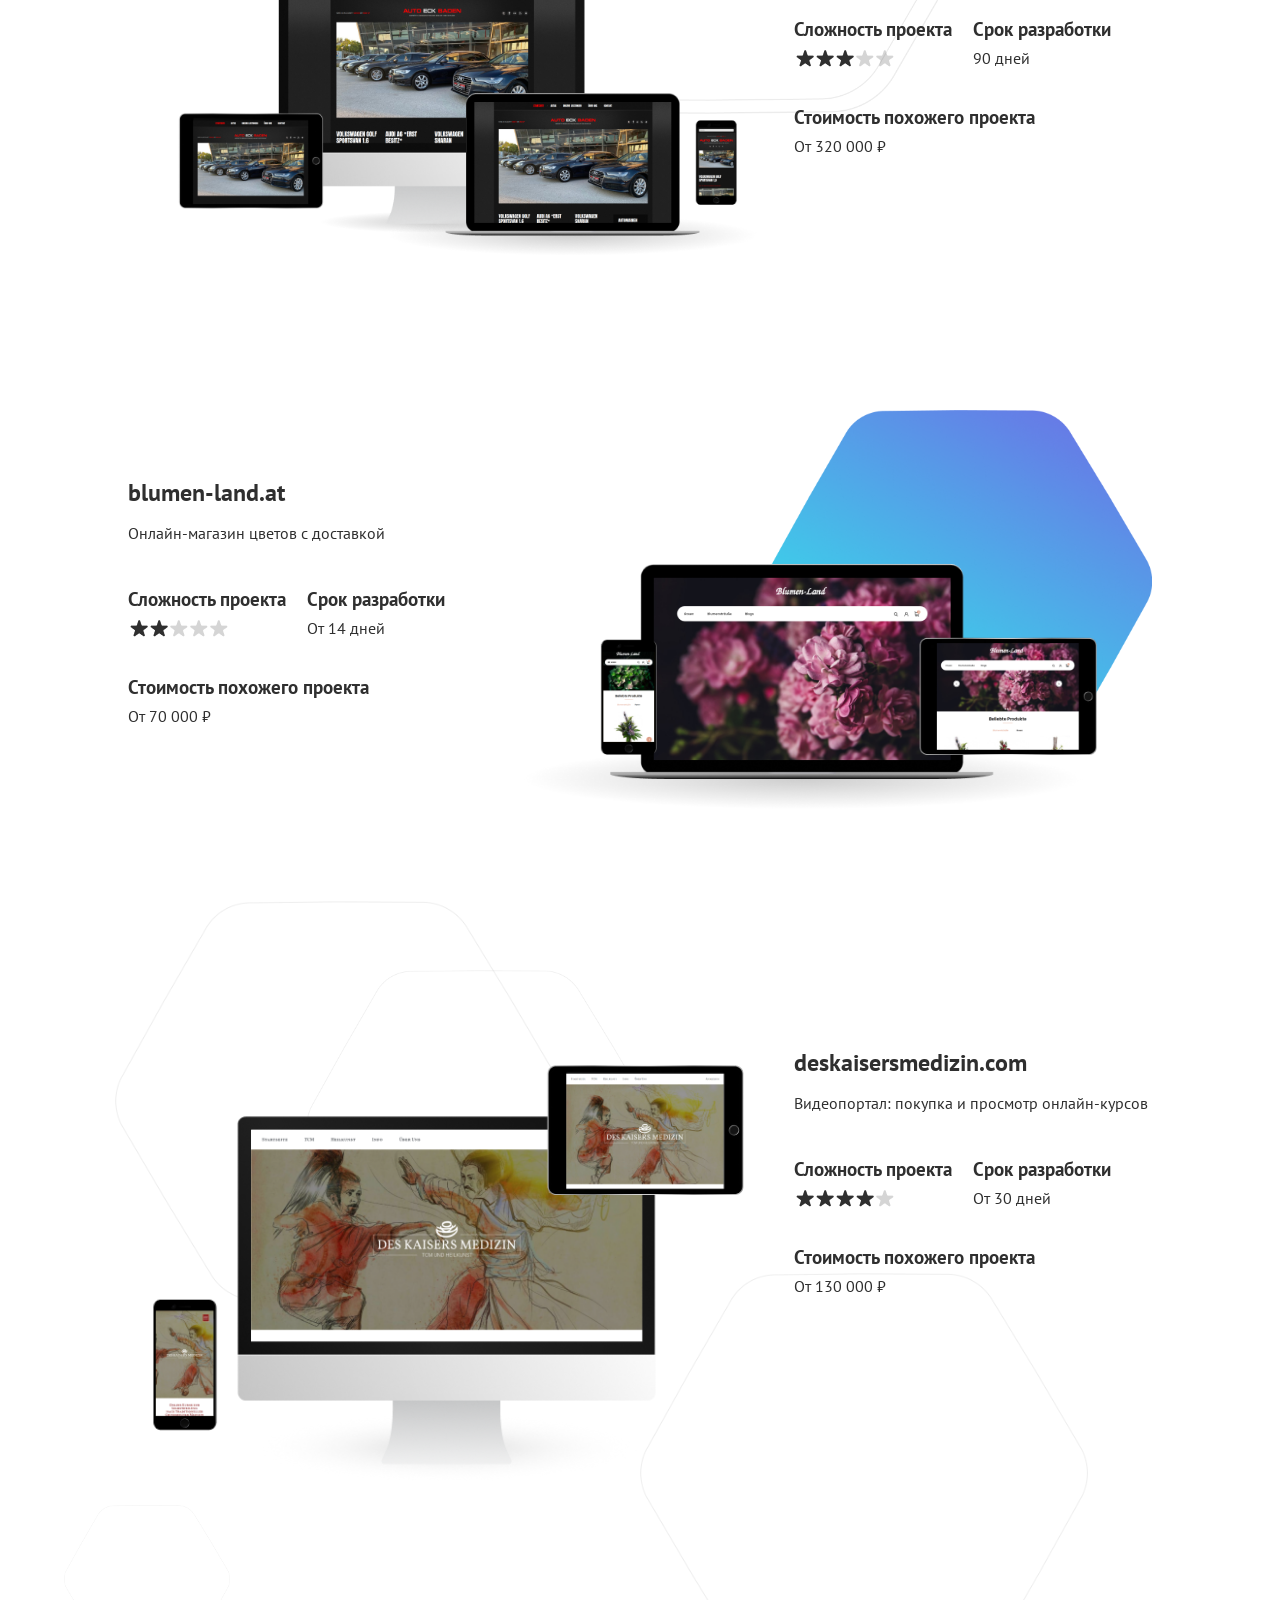
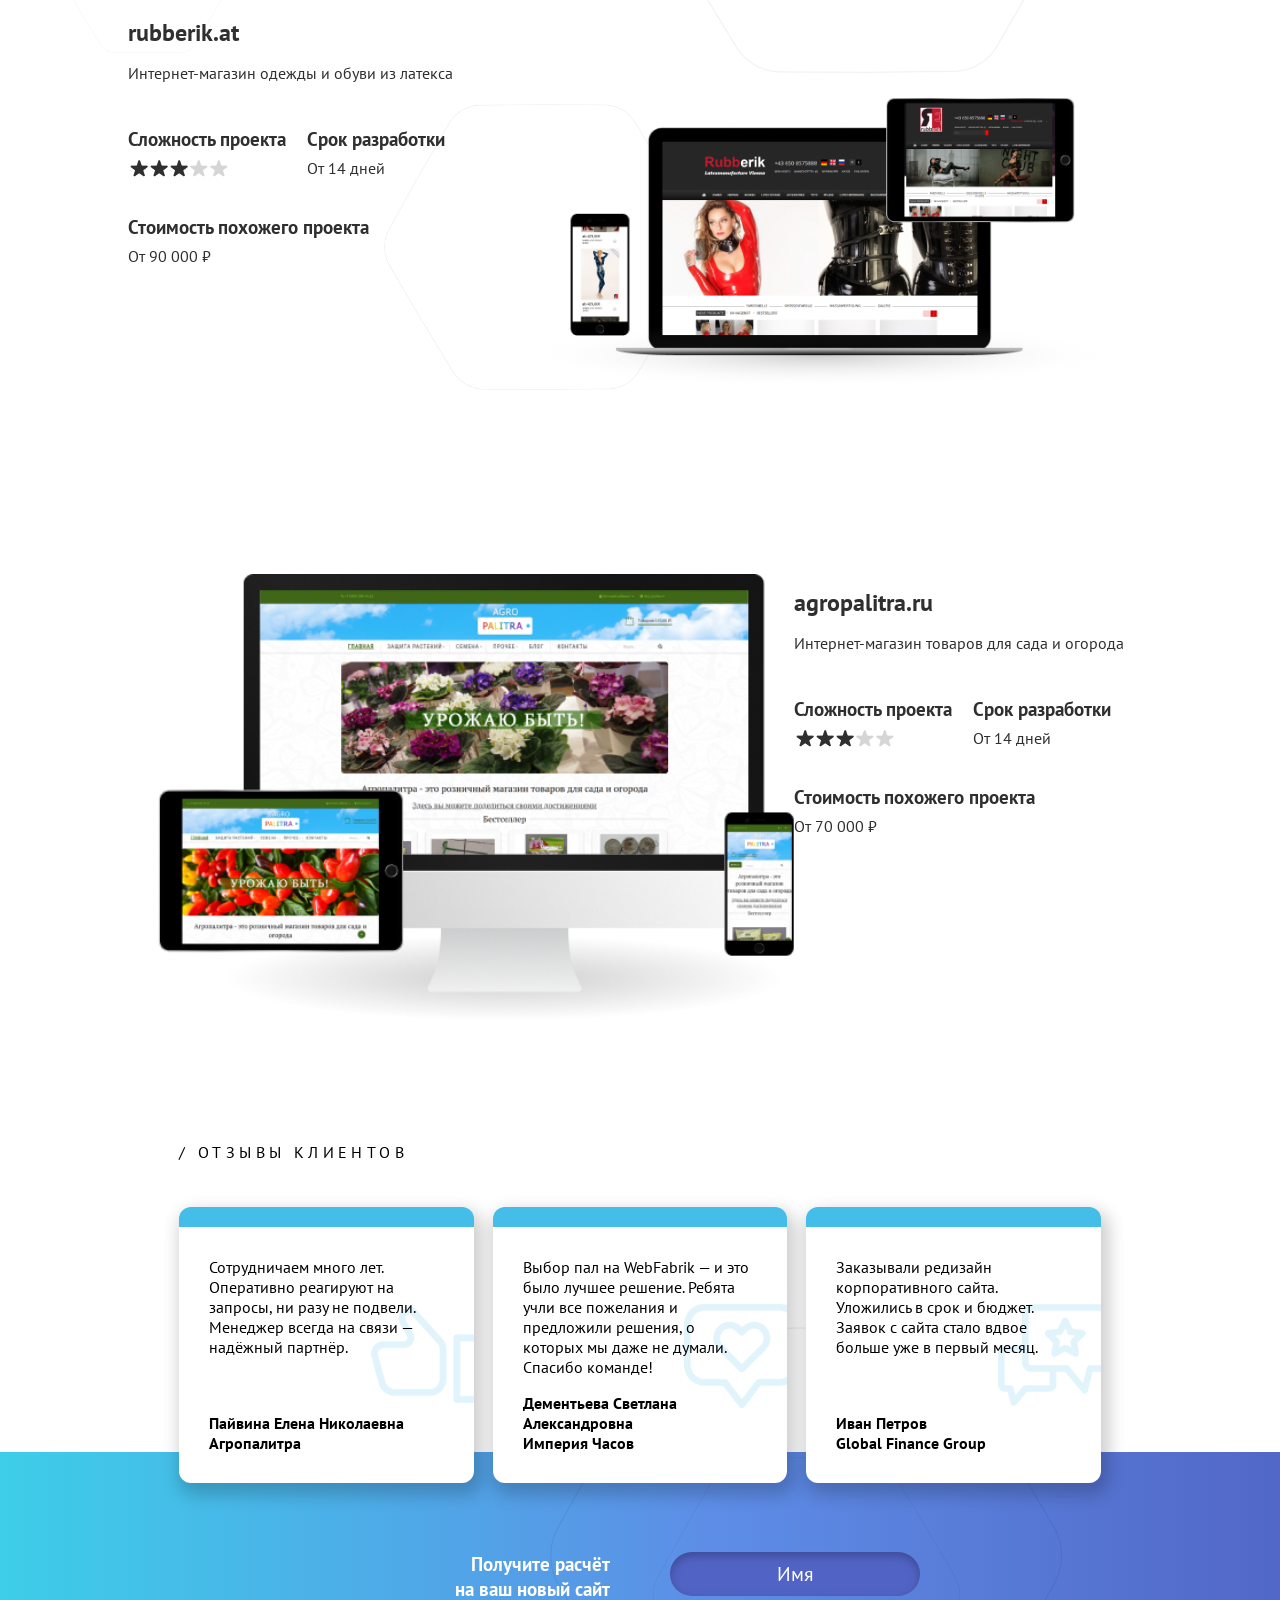
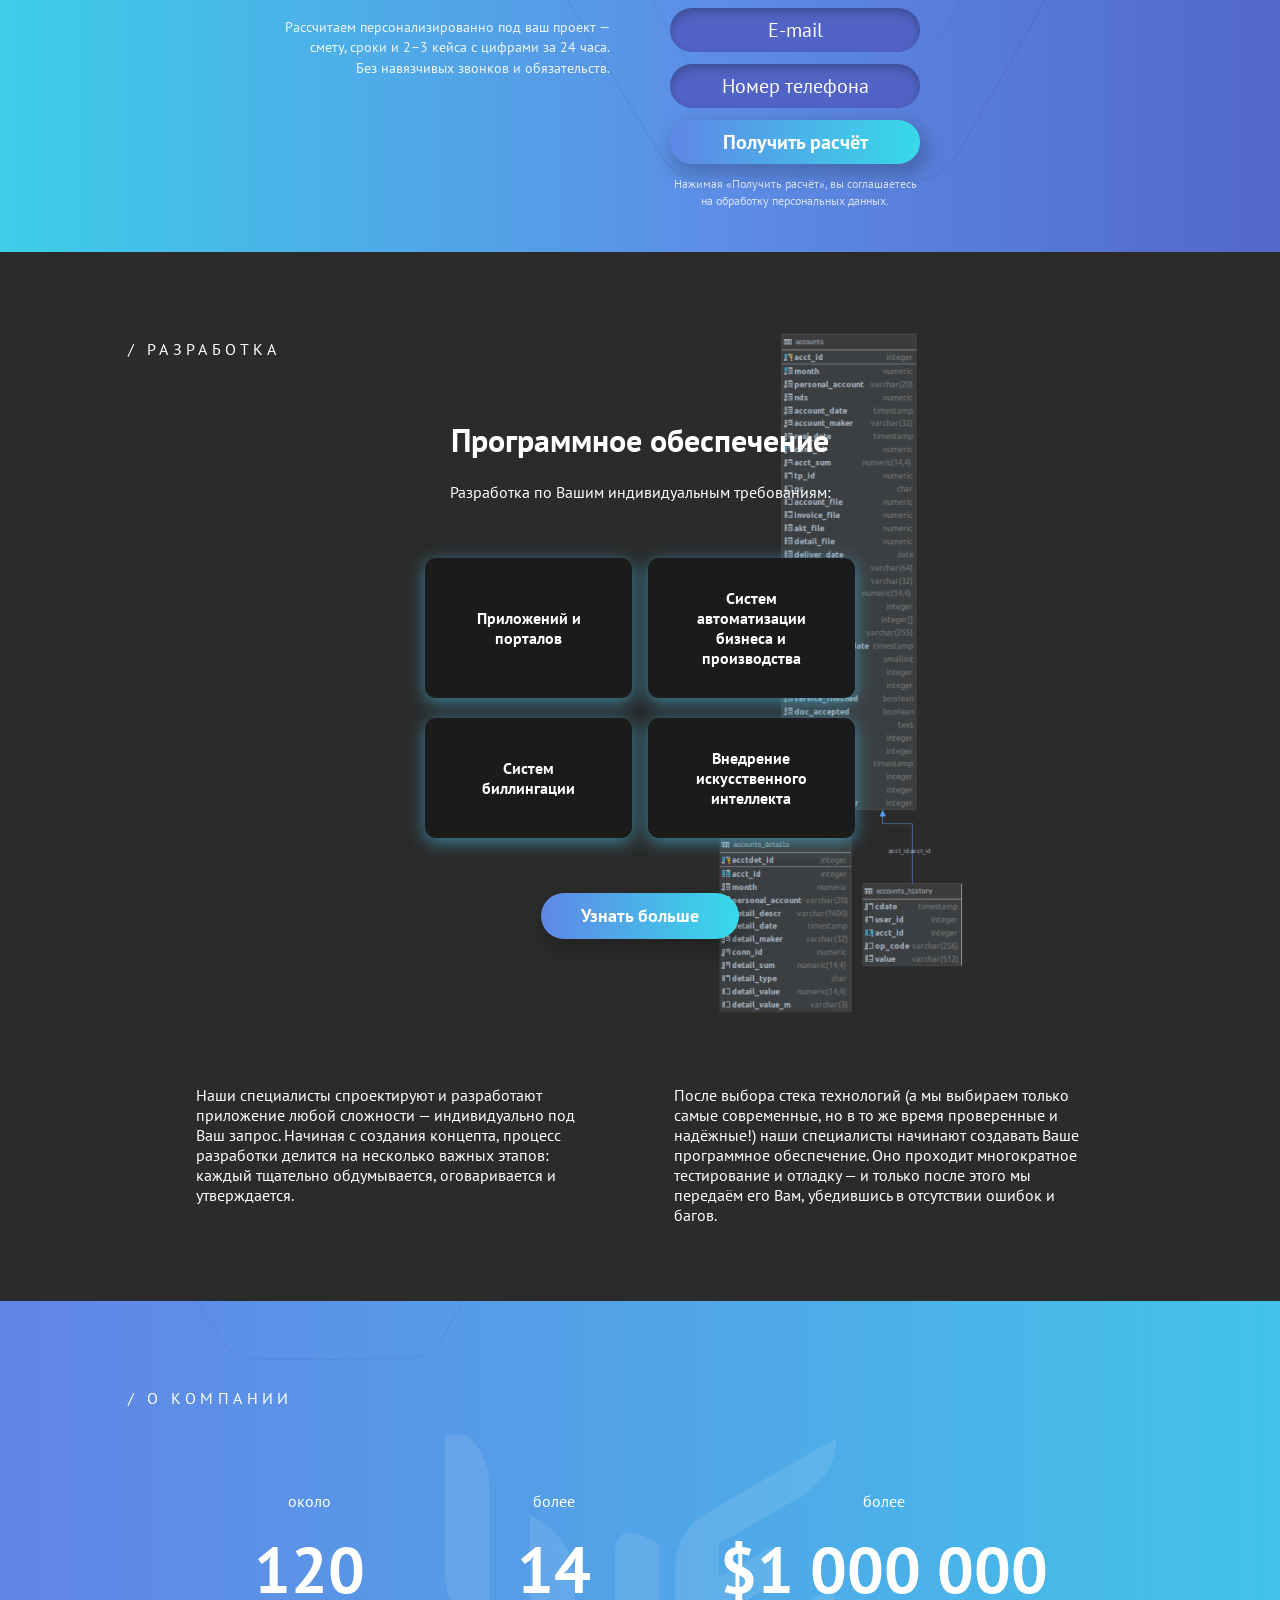
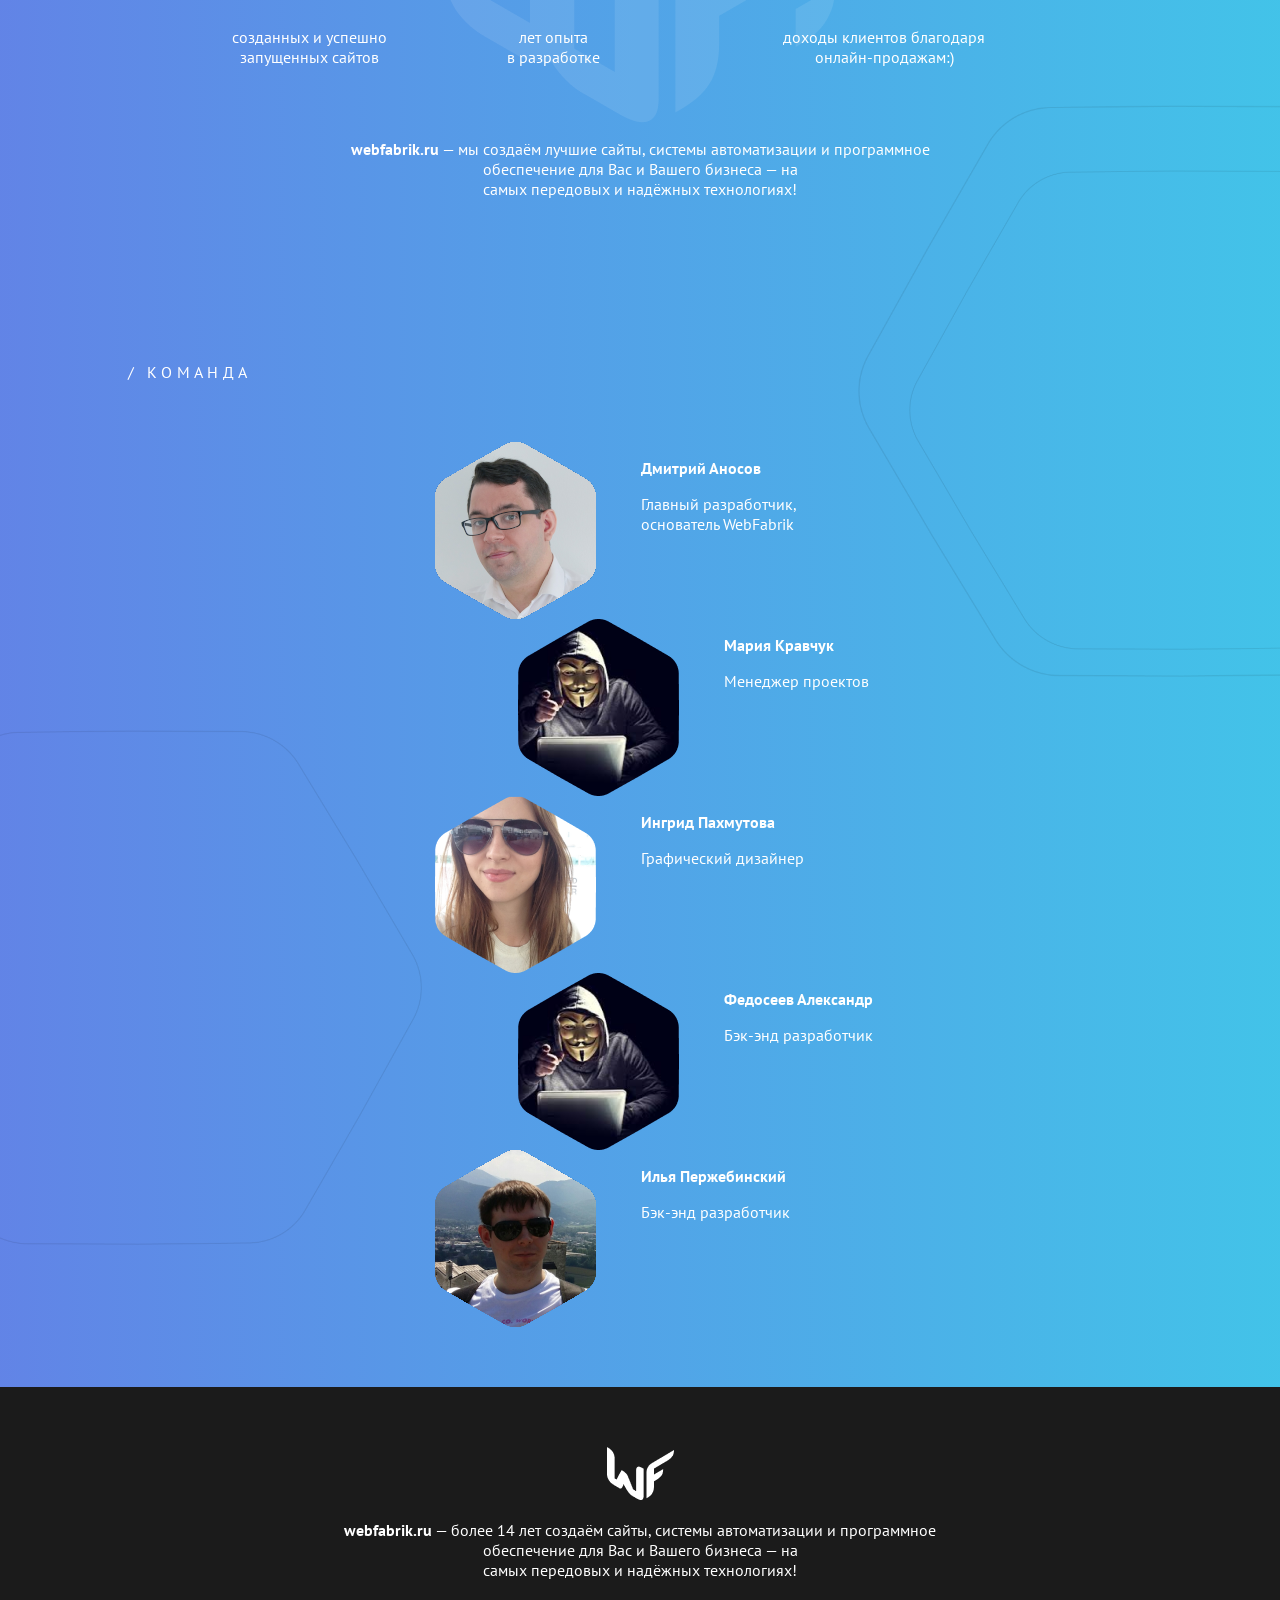
==== commit 2eb67771: "Add files via upload" ====
--- a/index.html
+++ b/index.html
@@ -30,7 +30,7 @@
             </button>
 
             <div class="logo">
-                <a href="/"><img src="img/logo.png" alt="Webfabrik"></a>
+                <a href="/webfabrik"><img src="img/logo.png" alt="Webfabrik"></a>
             </div>
 
             <nav class="menu" id="main-menu" aria-label="Главное меню">
@@ -162,8 +162,8 @@
                 <div class="portfolio-item">
                     <div class="portfolio-image preysalexander"></div>
                     <div class="portfolio-desc">
-                        <h3>imperia-chasov.ru</h3>
-                        <p>Интернет-магазин наручных часов</p>
+                        <h3>Элория</h3>
+                        <p>Система управления интернет-магазином</p>
                         <div class="small-block">
                             <h4>Сложность проекта</h4>
                             <div class="stars">
@@ -176,11 +176,11 @@
                         </div>
                         <div class="small-block">
                             <h4>Срок разработки</h4>
-                            <p>От 14 дней</p>
+                            <p>90 дней</p>
                         </div>
                         <div class="big-block">
                             <h4>Стоимость похожего проекта</h4>
-                            <p>От 70 000 ₽</p>
+                            <p>От 320 000 ₽</p>
                         </div>
                     </div>
                 </div>
@@ -194,7 +194,7 @@
                             <div class="stars">
                                 <div class="active-star"></div>
                                 <div class="active-star"></div>
-                                <div class="active-star"></div>
+                                <div class="inactive-star"></div>
                                 <div class="inactive-star"></div>
                                 <div class="inactive-star"></div>
                             </div>
@@ -482,4 +482,4 @@
     <script src="js/slider.js"></script>
     <script src="js/main.js"></script>
 </body>
-</html>
+</html>
